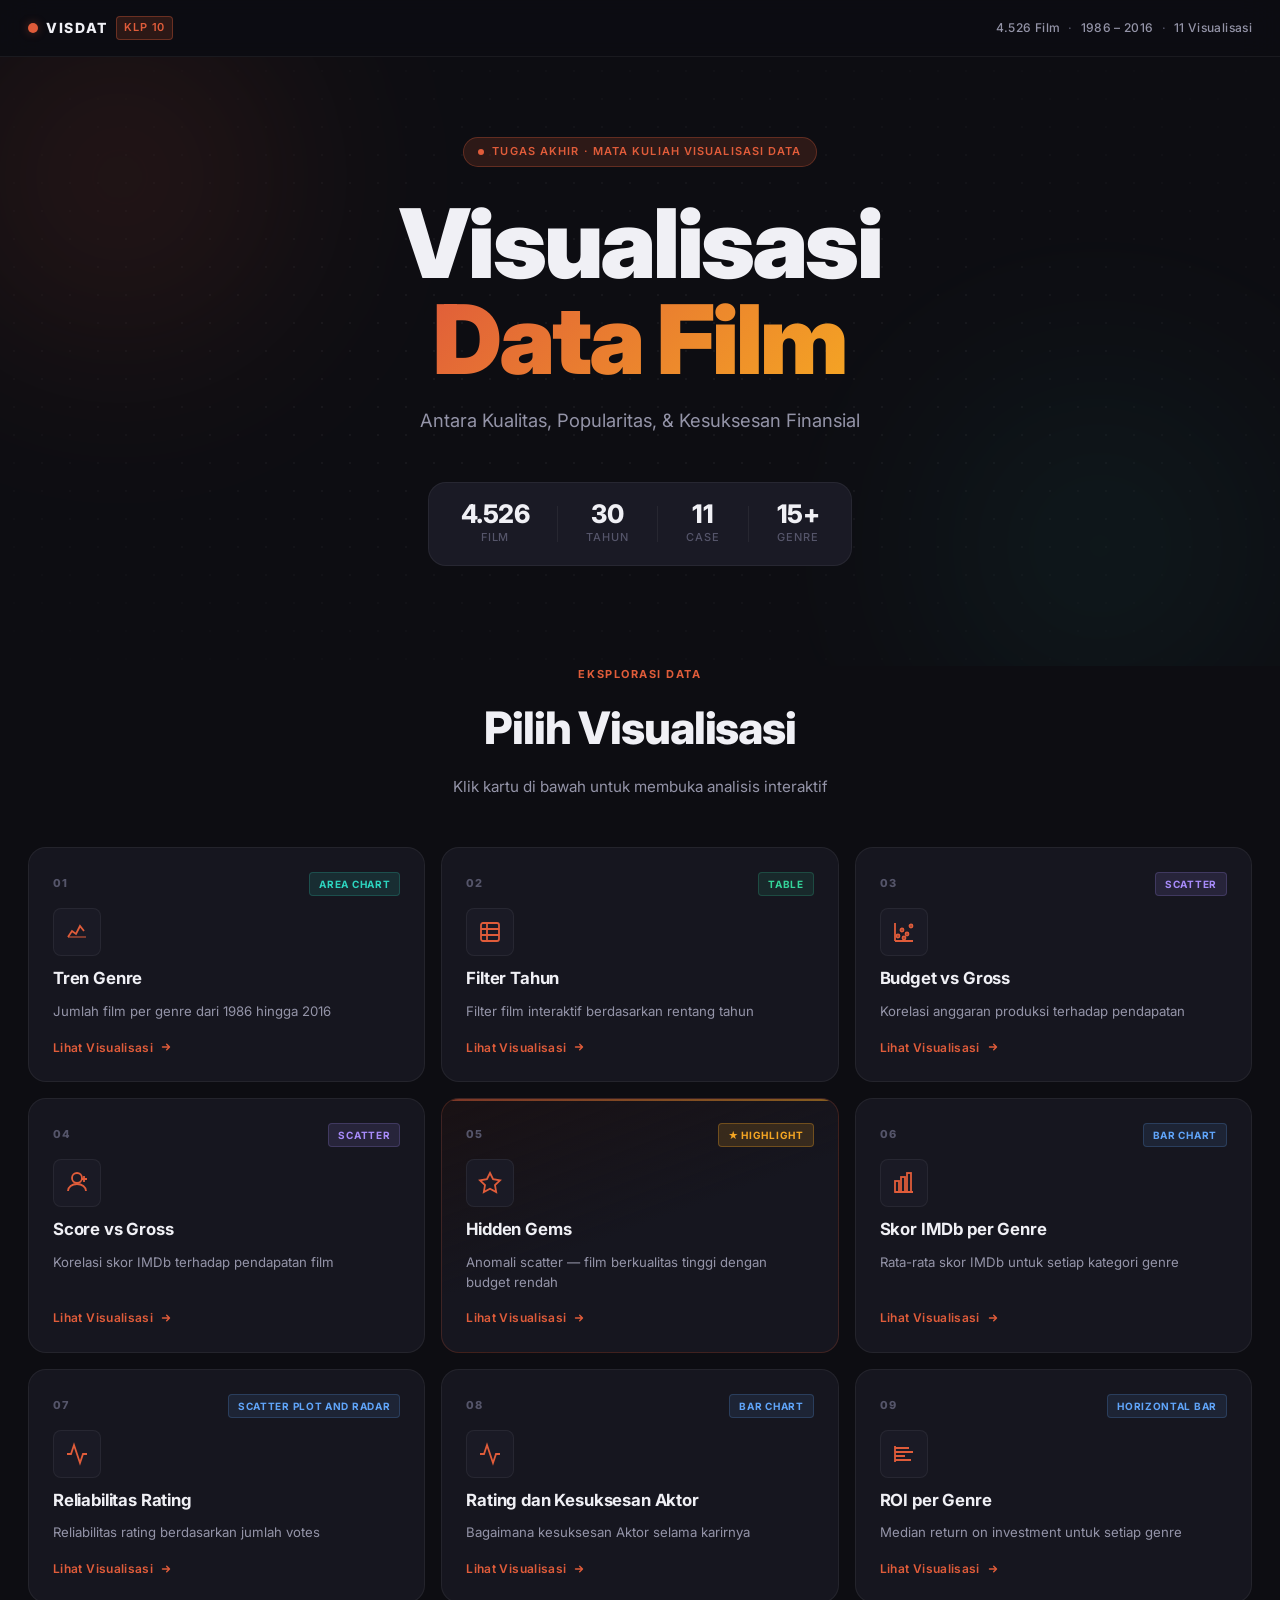
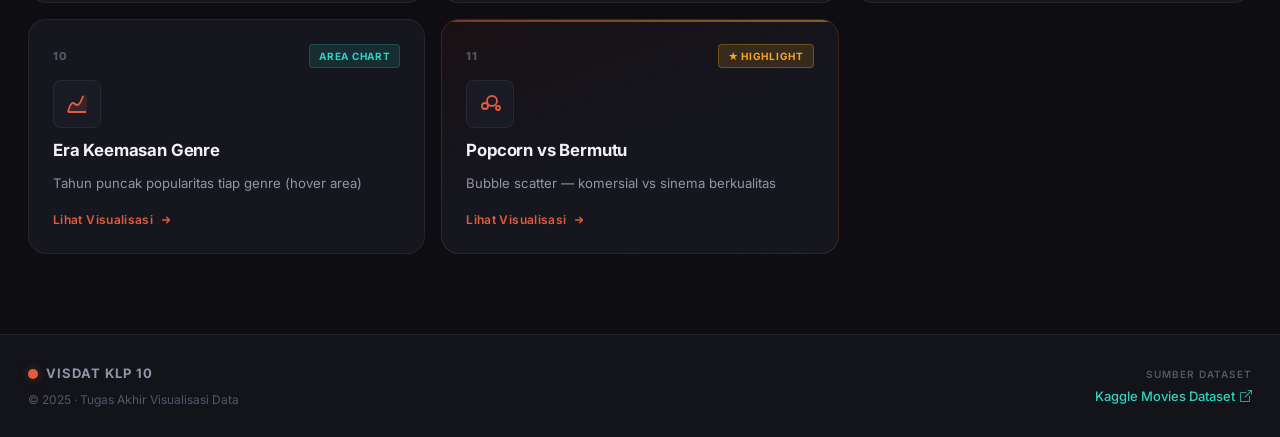
==== index.html @ bf1593b2 "Add case 8" ====
<!DOCTYPE html>
<html lang="id">

<head>
    <meta charset="UTF-8">
    <meta name="viewport" content="width=device-width, initial-scale=1.0">
    <title>Visualisasi Data Film | Kelompok 10</title>
    <meta name="description"
        content="Dashboard visualisasi data 6.820 film (1986–2016) — analisis kualitas, popularitas, dan kesuksesan finansial dari Kaggle Movies Dataset.">
    <link rel="preconnect" href="https://fonts.googleapis.com">
    <link rel="preconnect" href="https://fonts.gstatic.com" crossorigin>
    <link href="https://fonts.googleapis.com/css2?family=Inter:wght@300;400;500;600;700;800;900&display=swap"
        rel="stylesheet">
    <link rel="stylesheet" href="css/style.css">
    <script src="https://d3js.org/d3.v7.min.js"></script>
</head>

<body>

    <!-- Top bar -->
    <div class="topbar">
        <div class="topbar-inner">
            <div class="topbar-brand">
                <span class="brand-dot"></span>
                <span class="brand-text">VISDAT</span>
                <span class="brand-sub">KLP 10</span>
            </div>
            <div class="topbar-meta">
                <span>4.526 Film</span>
                <span class="meta-divider">·</span>
                <span>1986 – 2016</span>
                <span class="meta-divider">·</span>
                <span>11 Visualisasi</span>
            </div>
        </div>
    </div>

    <!-- Hero Section -->
    <section class="hero">
        <div class="hero-bg-grid"></div>
        <div class="hero-glow hero-glow-left"></div>
        <div class="hero-glow hero-glow-right"></div>
        <div class="hero-inner">
            <div class="hero-badge">
                <span class="badge-pulse"></span>
                Tugas Akhir · Mata Kuliah Visualisasi Data
            </div>
            <h1 class="hero-title">
                Visualisasi<br>
                <em>Data Film</em>
            </h1>
            <p class="hero-subtitle">
                Antara Kualitas, Popularitas, &amp; Kesuksesan Finansial
            </p>
            <div class="hero-stats">
                <div class="hstat">
                    <span class="hstat-num">4.526</span>
                    <span class="hstat-label">Film</span>
                </div>
                <div class="hstat-sep"></div>
                <div class="hstat">
                    <span class="hstat-num">30</span>
                    <span class="hstat-label">Tahun</span>
                </div>
                <div class="hstat-sep"></div>
                <div class="hstat">
                    <span class="hstat-num">11</span>
                    <span class="hstat-label">Case</span>
                </div>
                <div class="hstat-sep"></div>
                <div class="hstat">
                    <span class="hstat-num">15+</span>
                    <span class="hstat-label">Genre</span>
                </div>
            </div>
        </div>
    </section>

    <!-- Cases Section -->
    <main class="cases-section">
        <div class="cases-inner">

            <div class="section-header">
                <div class="section-label">EKSPLORASI DATA</div>
                <h2 class="section-title">Pilih Visualisasi</h2>
                <p class="section-desc">Klik kartu di bawah untuk membuka analisis interaktif</p>
            </div>

            <div class="cases-grid" id="cases-grid">

                <!-- Case 1 -->
                <a href="cases/case1.html" class="case-card" id="card-case1" data-case="01">
                    <div class="card-accent"></div>
                    <div class="card-inner">
                        <div class="card-top">
                            <span class="card-num">01</span>
                            <span class="card-tag tag-area">Area Chart</span>
                        </div>
                        <div class="card-icon">
                            <svg viewBox="0 0 24 24" fill="none" stroke="currentColor" stroke-width="1.8">
                                <path d="M3 17l4-6 4 3 4-8 4 5" />
                                <path d="M3 17h18" stroke-width="1" />
                            </svg>
                        </div>
                        <h3 class="card-title">Tren Genre</h3>
                        <p class="card-desc">Jumlah film per genre dari 1986 hingga 2016</p>
                        <div class="card-cta">
                            Lihat Visualisasi
                            <svg viewBox="0 0 20 20" fill="currentColor" width="14" height="14">
                                <path fill-rule="evenodd"
                                    d="M10.293 5.293a1 1 0 011.414 0l4 4a1 1 0 010 1.414l-4 4a1 1 0 01-1.414-1.414L12.586 11H5a1 1 0 010-2h7.586l-2.293-2.293a1 1 0 010-1.414z" />
                            </svg>
                        </div>
                    </div>
                </a>

                <!-- Case 2 -->
                <a href="cases/case2.html" class="case-card" id="card-case2" data-case="02">
                    <div class="card-accent"></div>
                    <div class="card-inner">
                        <div class="card-top">
                            <span class="card-num">02</span>
                            <span class="card-tag tag-table">Table</span>
                        </div>
                        <div class="card-icon">
                            <svg viewBox="0 0 24 24" fill="none" stroke="currentColor" stroke-width="1.8">
                                <rect x="3" y="3" width="18" height="18" rx="2" />
                                <line x1="3" y1="9" x2="21" y2="9" />
                                <line x1="3" y1="15" x2="21" y2="15" />
                                <line x1="9" y1="3" x2="9" y2="21" />
                            </svg>
                        </div>
                        <h3 class="card-title">Filter Tahun</h3>
                        <p class="card-desc">Filter film interaktif berdasarkan rentang tahun</p>
                        <div class="card-cta">
                            Lihat Visualisasi
                            <svg viewBox="0 0 20 20" fill="currentColor" width="14" height="14">
                                <path fill-rule="evenodd"
                                    d="M10.293 5.293a1 1 0 011.414 0l4 4a1 1 0 010 1.414l-4 4a1 1 0 01-1.414-1.414L12.586 11H5a1 1 0 010-2h7.586l-2.293-2.293a1 1 0 010-1.414z" />
                            </svg>
                        </div>
                    </div>
                </a>

                <!-- Case 3 -->
                <a href="cases/case3.html" class="case-card" id="card-case3" data-case="03">
                    <div class="card-accent"></div>
                    <div class="card-inner">
                        <div class="card-top">
                            <span class="card-num">03</span>
                            <span class="card-tag tag-scatter">Scatter</span>
                        </div>
                        <div class="card-icon">
                            <svg viewBox="0 0 24 24" fill="none" stroke="currentColor" stroke-width="1.8">
                                <circle cx="6" cy="16" r="1.5" />
                                <circle cx="10" cy="10" r="1.5" />
                                <circle cx="15" cy="14" r="1.5" />
                                <circle cx="19" cy="6" r="1.5" />
                                <circle cx="12" cy="18" r="1.5" />
                                <line x1="3" y1="21" x2="21" y2="21" />
                                <line x1="3" y1="3" x2="3" y2="21" />
                            </svg>
                        </div>
                        <h3 class="card-title">Budget vs Gross</h3>
                        <p class="card-desc">Korelasi anggaran produksi terhadap pendapatan</p>
                        <div class="card-cta">
                            Lihat Visualisasi
                            <svg viewBox="0 0 20 20" fill="currentColor" width="14" height="14">
                                <path fill-rule="evenodd"
                                    d="M10.293 5.293a1 1 0 011.414 0l4 4a1 1 0 010 1.414l-4 4a1 1 0 01-1.414-1.414L12.586 11H5a1 1 0 010-2h7.586l-2.293-2.293a1 1 0 010-1.414z" />
                            </svg>
                        </div>
                    </div>
                </a>

                <!-- Case 4 -->
                <a href="cases/case4.html" class="case-card" id="card-case4" data-case="04">
                    <div class="card-accent"></div>
                    <div class="card-inner">
                        <div class="card-top">
                            <span class="card-num">04</span>
                            <span class="card-tag tag-scatter">Scatter</span>
                        </div>
                        <div class="card-icon">
                            <svg viewBox="0 0 24 24" fill="none" stroke="currentColor" stroke-width="1.8">
                                <path d="M12 2a5 5 0 100 10A5 5 0 0012 2z" />
                                <path d="M3 20c0-4 4-7 9-7s9 3 9 7" />
                                <line x1="16" y1="8" x2="22" y2="8" />
                                <line x1="19" y1="5" x2="19" y2="11" />
                            </svg>
                        </div>
                        <h3 class="card-title">Score vs Gross</h3>
                        <p class="card-desc">Korelasi skor IMDb terhadap pendapatan film</p>
                        <div class="card-cta">
                            Lihat Visualisasi
                            <svg viewBox="0 0 20 20" fill="currentColor" width="14" height="14">
                                <path fill-rule="evenodd"
                                    d="M10.293 5.293a1 1 0 011.414 0l4 4a1 1 0 010 1.414l-4 4a1 1 0 01-1.414-1.414L12.586 11H5a1 1 0 010-2h7.586l-2.293-2.293a1 1 0 010-1.414z" />
                            </svg>
                        </div>
                    </div>
                </a>

                <!-- Case 5 -->
                <a href="cases/case5.html" class="case-card card-featured" id="card-case5" data-case="05">
                    <div class="card-accent"></div>
                    <div class="card-inner">
                        <div class="card-top">
                            <span class="card-num">05</span>
                            <span class="card-tag tag-featured">★ Highlight</span>
                        </div>
                        <div class="card-icon">
                            <svg viewBox="0 0 24 24" fill="none" stroke="currentColor" stroke-width="1.8">
                                <polygon
                                    points="12 2 15.09 8.26 22 9.27 17 14.14 18.18 21.02 12 17.77 5.82 21.02 7 14.14 2 9.27 8.91 8.26 12 2" />
                            </svg>
                        </div>
                        <h3 class="card-title">Hidden Gems</h3>
                        <p class="card-desc">Anomali scatter — film berkualitas tinggi dengan budget rendah</p>
                        <div class="card-cta">
                            Lihat Visualisasi
                            <svg viewBox="0 0 20 20" fill="currentColor" width="14" height="14">
                                <path fill-rule="evenodd"
                                    d="M10.293 5.293a1 1 0 011.414 0l4 4a1 1 0 010 1.414l-4 4a1 1 0 01-1.414-1.414L12.586 11H5a1 1 0 010-2h7.586l-2.293-2.293a1 1 0 010-1.414z" />
                            </svg>
                        </div>
                    </div>
                </a>

                <!-- Case 6 -->
                <a href="cases/case6.html" class="case-card" id="card-case6" data-case="06">
                    <div class="card-accent"></div>
                    <div class="card-inner">
                        <div class="card-top">
                            <span class="card-num">06</span>
                            <span class="card-tag tag-bar">Bar Chart</span>
                        </div>
                        <div class="card-icon">
                            <svg viewBox="0 0 24 24" fill="none" stroke="currentColor" stroke-width="1.8">
                                <rect x="3" y="10" width="4" height="11" />
                                <rect x="9" y="6" width="4" height="15" />
                                <rect x="15" y="2" width="4" height="19" />
                                <line x1="3" y1="21" x2="21" y2="21" />
                            </svg>
                        </div>
                        <h3 class="card-title">Skor IMDb per Genre</h3>
                        <p class="card-desc">Rata-rata skor IMDb untuk setiap kategori genre</p>
                        <div class="card-cta">
                            Lihat Visualisasi
                            <svg viewBox="0 0 20 20" fill="currentColor" width="14" height="14">
                                <path fill-rule="evenodd"
                                    d="M10.293 5.293a1 1 0 011.414 0l4 4a1 1 0 010 1.414l-4 4a1 1 0 01-1.414-1.414L12.586 11H5a1 1 0 010-2h7.586l-2.293-2.293a1 1 0 010-1.414z" />
                            </svg>
                        </div>
                    </div>
                </a>

                <!-- Case 7 -->
                <a href="cases/case7.html" class="case-card" id="card-case7" data-case="07">
                    <div class="card-accent"></div>
                    <div class="card-inner">
                        <div class="card-top">
                            <span class="card-num">07</span>
                            <span class="card-tag tag-bar">Scatter Plot and Radar</span>
                        </div>
                        <div class="card-icon">
                            <svg viewBox="0 0 24 24" fill="none" stroke="currentColor" stroke-width="1.8">
                                <path d="M22 12h-4l-3 9L9 3l-3 9H2" />
                            </svg>
                        </div>
                        <h3 class="card-title">Reliabilitas Rating</h3>
                        <p class="card-desc">Reliabilitas rating berdasarkan jumlah votes</p>
                        <div class="card-cta">
                            Lihat Visualisasi
                            <svg viewBox="0 0 20 20" fill="currentColor" width="14" height="14">
                                <path fill-rule="evenodd"
                                    d="M10.293 5.293a1 1 0 011.414 0l4 4a1 1 0 010 1.414l-4 4a1 1 0 01-1.414-1.414L12.586 11H5a1 1 0 010-2h7.586l-2.293-2.293a1 1 0 010-1.414z" />
                            </svg>
                        </div>
                    </div>
                </a>
                <!-- Case 7 -->
                <a href="cases/case8.html" class="case-card" id="card-case7" data-case="07">
                    <div class="card-accent"></div>
                    <div class="card-inner">
                        <div class="card-top">
                            <span class="card-num">08</span>
                            <span class="card-tag tag-bar">Bar Chart</span>
                        </div>
                        <div class="card-icon">
                            <svg viewBox="0 0 24 24" fill="none" stroke="currentColor" stroke-width="1.8">
                                <path d="M22 12h-4l-3 9L9 3l-3 9H2" />
                            </svg>
                        </div>
                        <h3 class="card-title">Rating dan Kesuksesan Aktor</h3>
                        <p class="card-desc">Bagaimana kesuksesan Aktor selama karirnya</p>
                        <div class="card-cta">
                            Lihat Visualisasi
                            <svg viewBox="0 0 20 20" fill="currentColor" width="14" height="14">
                                <path fill-rule="evenodd"
                                    d="M10.293 5.293a1 1 0 011.414 0l4 4a1 1 0 010 1.414l-4 4a1 1 0 01-1.414-1.414L12.586 11H5a1 1 0 010-2h7.586l-2.293-2.293a1 1 0 010-1.414z" />
                            </svg>
                        </div>
                    </div>
                </a>

                <!-- Case 9 -->
                <a href="cases/case9.html" class="case-card" id="card-case9" data-case="09">
                    <div class="card-accent"></div>
                    <div class="card-inner">
                        <div class="card-top">
                            <span class="card-num">09</span>
                            <span class="card-tag tag-bar">Horizontal Bar</span>
                        </div>
                        <div class="card-icon">
                            <svg viewBox="0 0 24 24" fill="none" stroke="currentColor" stroke-width="1.8">
                                <line x1="3" y1="6" x2="17" y2="6" />
                                <line x1="3" y1="10" x2="21" y2="10" />
                                <line x1="3" y1="14" x2="13" y2="14" />
                                <line x1="3" y1="18" x2="19" y2="18" />
                                <line x1="3" y1="4" x2="3" y2="20" />
                            </svg>
                        </div>
                        <h3 class="card-title">ROI per Genre</h3>
                        <p class="card-desc">Median return on investment untuk setiap genre</p>
                        <div class="card-cta">
                            Lihat Visualisasi
                            <svg viewBox="0 0 20 20" fill="currentColor" width="14" height="14">
                                <path fill-rule="evenodd"
                                    d="M10.293 5.293a1 1 0 011.414 0l4 4a1 1 0 010 1.414l-4 4a1 1 0 01-1.414-1.414L12.586 11H5a1 1 0 010-2h7.586l-2.293-2.293a1 1 0 010-1.414z" />
                            </svg>
                        </div>
                    </div>
                </a>

                <!-- Case 10 -->
                <a href="cases/case10.html" class="case-card" id="card-case10" data-case="10">
                    <div class="card-accent"></div>
                    <div class="card-inner">
                        <div class="card-top">
                            <span class="card-num">10</span>
                            <span class="card-tag tag-area">Area Chart</span>
                        </div>
                        <div class="card-icon">
                            <svg viewBox="0 0 24 24" fill="none" stroke="currentColor" stroke-width="1.8">
                                <path d="M3 20 Q6 8 10 12 Q14 16 18 4 L21 4 L21 20 Z" fill="currentColor"
                                    opacity="0.15" />
                                <path d="M3 20 Q6 8 10 12 Q14 16 18 4" />
                                <line x1="3" y1="20" x2="21" y2="20" />
                            </svg>
                        </div>
                        <h3 class="card-title">Era Keemasan Genre</h3>
                        <p class="card-desc">Tahun puncak popularitas tiap genre (hover area)</p>
                        <div class="card-cta">
                            Lihat Visualisasi
                            <svg viewBox="0 0 20 20" fill="currentColor" width="14" height="14">
                                <path fill-rule="evenodd"
                                    d="M10.293 5.293a1 1 0 011.414 0l4 4a1 1 0 010 1.414l-4 4a1 1 0 01-1.414-1.414L12.586 11H5a1 1 0 010-2h7.586l-2.293-2.293a1 1 0 010-1.414z" />
                            </svg>
                        </div>
                    </div>
                </a>

                <!-- Case 11 -->
                <a href="cases/case11.html" class="case-card card-featured" id="card-case11" data-case="11">
                    <div class="card-accent"></div>
                    <div class="card-inner">
                        <div class="card-top">
                            <span class="card-num">11</span>
                            <span class="card-tag tag-featured">★ Highlight</span>
                        </div>
                        <div class="card-icon">
                            <svg viewBox="0 0 24 24" fill="none" stroke="currentColor" stroke-width="1.8">
                                <circle cx="7" cy="14" r="3" />
                                <circle cx="14" cy="9" r="5" />
                                <circle cx="20" cy="16" r="2" />
                            </svg>
                        </div>
                        <h3 class="card-title">Popcorn vs Bermutu</h3>
                        <p class="card-desc">Bubble scatter — komersial vs sinema berkualitas</p>
                        <div class="card-cta">
                            Lihat Visualisasi
                            <svg viewBox="0 0 20 20" fill="currentColor" width="14" height="14">
                                <path fill-rule="evenodd"
                                    d="M10.293 5.293a1 1 0 011.414 0l4 4a1 1 0 010 1.414l-4 4a1 1 0 01-1.414-1.414L12.586 11H5a1 1 0 010-2h7.586l-2.293-2.293a1 1 0 010-1.414z" />
                            </svg>
                        </div>
                    </div>
                </a>

            </div>
        </div>
    </main>

    <!-- Footer -->
    <footer class="site-footer">
        <div class="footer-inner">
            <div class="footer-left">
                <div class="footer-brand">
                    <span class="brand-dot"></span>
                    <span>VISDAT KLP 10</span>
                </div>
                <p class="footer-copy">© 2025 · Tugas Akhir Visualisasi Data</p>
            </div>
            <div class="footer-right">
                <p class="footer-source">Sumber Dataset</p>
                <a href="https://www.kaggle.com/datasets/danielgrijalvas/movies" target="_blank" rel="noopener"
                    class="footer-link">
                    Kaggle Movies Dataset
                    <svg viewBox="0 0 16 16" fill="currentColor" width="12" height="12">
                        <path
                            d="M8.636 3.5a.5.5 0 0 0-.5-.5H1.5A1.5 1.5 0 0 0 0 4.5v10A1.5 1.5 0 0 0 1.5 16h10a1.5 1.5 0 0 0 1.5-1.5V7.864a.5.5 0 0 0-1 0V14.5a.5.5 0 0 1-.5.5h-10a.5.5 0 0 1-.5-.5v-10a.5.5 0 0 1 .5-.5h6.636a.5.5 0 0 0 .5-.5z" />
                        <path
                            d="M16 .5a.5.5 0 0 0-.5-.5h-5a.5.5 0 0 0 0 1h3.793L6.146 9.146a.5.5 0 1 0 .708.708L15 1.707V5.5a.5.5 0 0 0 1 0v-5z" />
                    </svg>
                </a>
            </div>
        </div>
    </footer>

    <script src="js/main.js"></script>
    <script>
        // Staggered card entrance animation
        document.addEventListener('DOMContentLoaded', () => {
            const cards = document.querySelectorAll('.case-card');
            const observer = new IntersectionObserver((entries) => {
                entries.forEach((entry, i) => {
                    if (entry.isIntersecting) {
                        setTimeout(() => {
                            entry.target.classList.add('card-visible');
                        }, 60 * Array.from(cards).indexOf(entry.target));
                        observer.unobserve(entry.target);
                    }
                });
            }, { threshold: 0.1 });
            cards.forEach(card => observer.observe(card));
        });
    </script>
</body>

</html>
---- css/style.css ----
/* ============================================================
   VISDAT KLP 10 — Design System
   Inspired by Fotmob / StatMuse
   ============================================================ */

/* --- Tokens --- */
:root {
    --bg-base: #0d0d12;
    --bg-surface: #13131a;
    --bg-elevated: #1a1a25;
    --bg-card: #16161f;
    --bg-card-hover: #1e1e2c;

    --accent: #e05c3a;
    /* Burnt orange — primary accent */
    --accent-dim: rgba(224, 92, 58, 0.15);
    --accent-glow: rgba(224, 92, 58, 0.35);

    --teal: #2dd4bf;
    /* Secondary accent */
    --teal-dim: rgba(45, 212, 191, 0.12);

    --gold: #f5a623;
    --gold-dim: rgba(245, 166, 35, 0.15);

    --text-primary: #f0f0f5;
    --text-secondary: #9494a8;
    --text-muted: #55556a;

    --border: rgba(255, 255, 255, 0.06);
    --border-hover: rgba(255, 255, 255, 0.14);

    --radius-sm: 8px;
    --radius-md: 12px;
    --radius-lg: 18px;
    --radius-xl: 24px;

    --font: 'Inter', -apple-system, BlinkMacSystemFont, sans-serif;

    --ease-out: cubic-bezier(0.16, 1, 0.3, 1);
    --ease-in-out: cubic-bezier(0.4, 0, 0.2, 1);
}

/* --- Reset --- */
*,
*::before,
*::after {
    margin: 0;
    padding: 0;
    box-sizing: border-box;
}

html {
    scroll-behavior: smooth;
}

body {
    font-family: var(--font);
    background-color: var(--bg-base);
    color: var(--text-primary);
    line-height: 1.6;
    -webkit-font-smoothing: antialiased;
    -moz-osx-font-smoothing: grayscale;
    overflow-x: hidden;
}

/* ============================================================
   TOP BAR
   ============================================================ */

.topbar {
    position: sticky;
    top: 0;
    z-index: 100;
    background: rgba(13, 13, 18, 0.85);
    backdrop-filter: blur(20px) saturate(180%);
    -webkit-backdrop-filter: blur(20px) saturate(180%);
    border-bottom: 1px solid var(--border);
}

.topbar-inner {
    max-width: 1320px;
    margin: 0 auto;
    padding: 0 28px;
    height: 56px;
    display: flex;
    align-items: center;
    justify-content: space-between;
}

.topbar-brand {
    display: flex;
    align-items: center;
    gap: 8px;
}

.brand-dot {
    width: 10px;
    height: 10px;
    border-radius: 50%;
    background: var(--accent);
    box-shadow: 0 0 10px var(--accent-glow);
    flex-shrink: 0;
}

.brand-text {
    font-size: 14px;
    font-weight: 800;
    letter-spacing: 0.12em;
    color: var(--text-primary);
}

.brand-sub {
    font-size: 11px;
    font-weight: 600;
    letter-spacing: 0.08em;
    color: var(--accent);
    background: var(--accent-dim);
    border: 1px solid var(--accent-glow);
    padding: 2px 7px;
    border-radius: 4px;
}

.topbar-meta {
    display: flex;
    align-items: center;
    gap: 8px;
    font-size: 12px;
    font-weight: 500;
    color: var(--text-secondary);
    letter-spacing: 0.03em;
}

.meta-divider {
    color: var(--text-muted);
}

/* ============================================================
   HERO
   ============================================================ */

.hero {
    position: relative;
    min-height: 520px;
    display: flex;
    align-items: center;
    justify-content: center;
    overflow: hidden;
    padding: 80px 28px 100px;
}

/* Subtle dot-grid background */
.hero-bg-grid {
    position: absolute;
    inset: 0;
    background-image:
        radial-gradient(circle, rgba(255, 255, 255, 0.045) 1px, transparent 1px);
    background-size: 28px 28px;
    mask-image: radial-gradient(ellipse 80% 70% at 50% 50%, black 30%, transparent 100%);
    pointer-events: none;
}

/* Ambient glows */
.hero-glow {
    position: absolute;
    width: 480px;
    height: 480px;
    border-radius: 50%;
    filter: blur(100px);
    pointer-events: none;
    opacity: 0.4;
}

.hero-glow-left {
    background: radial-gradient(circle, rgba(224, 92, 58, 0.45) 0%, transparent 70%);
    top: -120px;
    left: -120px;
}

.hero-glow-right {
    background: radial-gradient(circle, rgba(45, 212, 191, 0.25) 0%, transparent 70%);
    bottom: -120px;
    right: -60px;
}

.hero-inner {
    position: relative;
    z-index: 1;
    text-align: center;
    max-width: 700px;
}

/* Badge */
.hero-badge {
    display: inline-flex;
    align-items: center;
    gap: 8px;
    font-size: 11px;
    font-weight: 600;
    letter-spacing: 0.1em;
    text-transform: uppercase;
    color: var(--accent);
    background: var(--accent-dim);
    border: 1px solid rgba(224, 92, 58, 0.3);
    padding: 5px 14px;
    border-radius: 100px;
    margin-bottom: 28px;
}

.badge-pulse {
    width: 6px;
    height: 6px;
    border-radius: 50%;
    background: var(--accent);
    animation: pulse 2s ease-in-out infinite;
}

@keyframes pulse {

    0%,
    100% {
        opacity: 1;
        transform: scale(1);
    }

    50% {
        opacity: 0.4;
        transform: scale(0.7);
    }
}

/* Title */
.hero-title {
    font-size: clamp(3rem, 8vw, 6rem);
    font-weight: 900;
    line-height: 1.0;
    letter-spacing: -0.03em;
    color: var(--text-primary);
    margin-bottom: 20px;
}

.hero-title em {
    font-style: normal;
    background: linear-gradient(135deg, var(--accent) 0%, #f5a623 100%);
    -webkit-background-clip: text;
    -webkit-text-fill-color: transparent;
    background-clip: text;
}

.hero-subtitle {
    font-size: clamp(0.95rem, 2vw, 1.15rem);
    font-weight: 400;
    color: var(--text-secondary);
    margin-bottom: 48px;
    line-height: 1.5;
}

/* Hero Stats Row */
.hero-stats {
    display: flex;
    align-items: center;
    justify-content: center;
    gap: 0;
    background: var(--bg-elevated);
    border: 1px solid var(--border);
    border-radius: var(--radius-lg);
    padding: 4px;
    width: fit-content;
    margin: 0 auto;
    overflow: hidden;
}

.hstat {
    display: flex;
    flex-direction: column;
    align-items: center;
    padding: 14px 28px;
    gap: 2px;
    min-width: 90px;
}

.hstat-num {
    font-size: 1.6rem;
    font-weight: 800;
    letter-spacing: -0.02em;
    color: var(--text-primary);
    line-height: 1;
}

.hstat-label {
    font-size: 11px;
    font-weight: 500;
    letter-spacing: 0.08em;
    text-transform: uppercase;
    color: var(--text-muted);
}

.hstat-sep {
    width: 1px;
    height: 36px;
    background: var(--border);
    flex-shrink: 0;
}

/* ============================================================
   CASES SECTION
   ============================================================ */

.cases-section {
    padding: 0 28px 80px;
}

.cases-inner {
    max-width: 1320px;
    margin: 0 auto;
}

/* Section Header */
.section-header {
    text-align: center;
    margin-bottom: 48px;
}

.section-label {
    font-size: 11px;
    font-weight: 700;
    letter-spacing: 0.14em;
    text-transform: uppercase;
    color: var(--accent);
    margin-bottom: 10px;
}

.section-title {
    font-size: clamp(1.8rem, 4vw, 2.8rem);
    font-weight: 800;
    letter-spacing: -0.025em;
    color: var(--text-primary);
    margin-bottom: 10px;
}

.section-desc {
    font-size: 0.95rem;
    color: var(--text-secondary);
}

/* Grid */
.cases-grid {
    display: grid;
    grid-template-columns: repeat(auto-fill, minmax(300px, 1fr));
    gap: 16px;
}

/* ============================================================
   CASE CARD
   ============================================================ */

.case-card {
    position: relative;
    display: block;
    text-decoration: none;
    border-radius: var(--radius-lg);
    background: var(--bg-card);
    border: 1px solid var(--border);
    overflow: hidden;
    transition:
        transform 0.35s var(--ease-out),
        border-color 0.25s ease,
        box-shadow 0.35s var(--ease-out);
    /* Entrance animation start state */
    opacity: 0;
    transform: translateY(20px);
}

/* Entrance animation end state (triggered by JS) */
.case-card.card-visible {
    opacity: 1;
    transform: translateY(0);
    transition:
        opacity 0.5s var(--ease-out),
        transform 0.5s var(--ease-out),
        border-color 0.25s ease,
        box-shadow 0.35s var(--ease-out);
}

.case-card:hover {
    transform: translateY(-5px);
    border-color: var(--border-hover);
    box-shadow:
        0 20px 60px rgba(0, 0, 0, 0.5),
        0 0 0 1px var(--border-hover);
}

/* Accent stripe at top */
.card-accent {
    position: absolute;
    top: 0;
    left: 0;
    right: 0;
    height: 2px;
    background: linear-gradient(90deg, var(--accent) 0%, #f5a623 100%);
    opacity: 0;
    transition: opacity 0.3s ease;
}

.case-card:hover .card-accent {
    opacity: 1;
}

/* Featured card variant */
.case-card.card-featured {
    border-color: rgba(224, 92, 58, 0.2);
    background: linear-gradient(160deg, rgba(224, 92, 58, 0.06) 0%, var(--bg-card) 50%);
}

.case-card.card-featured .card-accent {
    opacity: 0.5;
}

.case-card.card-featured:hover .card-accent {
    opacity: 1;
}

.card-inner {
    padding: 24px;
    display: flex;
    flex-direction: column;
    gap: 12px;
    height: 100%;
}

/* Card top row */
.card-top {
    display: flex;
    align-items: center;
    justify-content: space-between;
}

.card-num {
    font-size: 11px;
    font-weight: 800;
    letter-spacing: 0.1em;
    color: var(--text-muted);
}

/* Tags */
.card-tag {
    font-size: 10px;
    font-weight: 700;
    letter-spacing: 0.07em;
    text-transform: uppercase;
    padding: 3px 9px;
    border-radius: 4px;
}

.tag-area {
    color: var(--teal);
    background: var(--teal-dim);
    border: 1px solid rgba(45, 212, 191, 0.2);
}

.tag-scatter {
    color: #a78bfa;
    background: rgba(167, 139, 250, 0.12);
    border: 1px solid rgba(167, 139, 250, 0.2);
}

.tag-bar {
    color: #60a5fa;
    background: rgba(96, 165, 250, 0.1);
    border: 1px solid rgba(96, 165, 250, 0.2);
}

.tag-table {
    color: #34d399;
    background: rgba(52, 211, 153, 0.1);
    border: 1px solid rgba(52, 211, 153, 0.2);
}

.tag-featured {
    color: var(--gold);
    background: var(--gold-dim);
    border: 1px solid rgba(245, 166, 35, 0.3);
}

/* Icon */
.card-icon {
    width: 48px;
    height: 48px;
    border-radius: var(--radius-sm);
    background: var(--bg-elevated);
    border: 1px solid var(--border);
    display: flex;
    align-items: center;
    justify-content: center;
    color: var(--accent);
    transition: background 0.25s ease, transform 0.3s var(--ease-out);
}

.card-icon svg {
    width: 24px;
    height: 24px;
}

.case-card:hover .card-icon {
    background: var(--accent-dim);
    transform: scale(1.08);
}

/* Title & Desc */
.card-title {
    font-size: 1.05rem;
    font-weight: 700;
    letter-spacing: -0.01em;
    color: var(--text-primary);
    line-height: 1.3;
}

.card-desc {
    font-size: 0.825rem;
    color: var(--text-secondary);
    line-height: 1.5;
    flex: 1;
}

/* CTA link */
.card-cta {
    display: flex;
    align-items: center;
    gap: 6px;
    font-size: 12px;
    font-weight: 600;
    letter-spacing: 0.03em;
    color: var(--accent);
    margin-top: 4px;
    transition: gap 0.2s ease;
}

.case-card:hover .card-cta {
    gap: 10px;
}

/* ============================================================
   FOOTER
   ============================================================ */

.site-footer {
    border-top: 1px solid var(--border);
    background: var(--bg-surface);
}

.footer-inner {
    max-width: 1320px;
    margin: 0 auto;
    padding: 28px 28px;
    display: flex;
    align-items: center;
    justify-content: space-between;
    gap: 24px;
}

.footer-left {
    display: flex;
    flex-direction: column;
    gap: 6px;
}

.footer-brand {
    display: flex;
    align-items: center;
    gap: 8px;
    font-size: 13px;
    font-weight: 700;
    letter-spacing: 0.08em;
    color: var(--text-secondary);
}

.footer-copy {
    font-size: 12px;
    color: var(--text-muted);
}

.footer-right {
    display: flex;
    flex-direction: column;
    align-items: flex-end;
    gap: 4px;
}

.footer-source {
    font-size: 10px;
    font-weight: 600;
    letter-spacing: 0.1em;
    text-transform: uppercase;
    color: var(--text-muted);
}

.footer-link {
    display: inline-flex;
    align-items: center;
    gap: 5px;
    font-size: 13px;
    font-weight: 500;
    color: var(--teal);
    text-decoration: none;
    transition: color 0.2s ease;
}

.footer-link:hover {
    color: var(--text-primary);
}

/* ============================================================
   CASE PAGE SHARED STYLES (used in case1.html ... case11.html)
   ============================================================ */

.case-container {
    max-width: 1300px;
    margin: 0 auto;
    padding: 28px;
}

.case-header {
    margin-bottom: 32px;
}

.back-button {
    display: inline-flex;
    align-items: center;
    gap: 8px;
    padding: 9px 18px;
    background: var(--bg-elevated);
    color: var(--text-secondary);
    text-decoration: none;
    border-radius: var(--radius-sm);
    border: 1px solid var(--border);
    font-size: 13px;
    font-weight: 500;
    margin-bottom: 24px;
    transition: border-color 0.2s, color 0.2s;
}

.back-button:hover {
    border-color: var(--border-hover);
    color: var(--text-primary);
}

.case-title {
    font-size: clamp(1.6rem, 4vw, 2.4rem);
    font-weight: 800;
    letter-spacing: -0.025em;
    margin-bottom: 10px;
    color: var(--text-primary);
}

.case-description {
    color: var(--text-secondary);
    font-size: 0.95rem;
    margin-bottom: 24px;
}

/* Chart Container */
.chart-container {
    background: var(--bg-card);
    border: 1px solid var(--border);
    border-radius: var(--radius-lg);
    padding: 24px;
    margin: 20px 0;
    overflow-x: auto;
}

.chart-title {
    font-size: 1rem;
    font-weight: 600;
    margin-bottom: 18px;
    color: var(--text-primary);
}

/* Tooltip */
.tooltip {
    position: absolute;
    background: rgba(10, 10, 16, 0.95);
    color: var(--text-primary);
    padding: 10px 14px;
    border-radius: var(--radius-sm);
    font-size: 12px;
    font-family: var(--font);
    pointer-events: none;
    z-index: 200;
    border: 1px solid var(--border-hover);
    box-shadow: 0 8px 32px rgba(0, 0, 0, 0.5);
    max-width: 240px;
    line-height: 1.5;
}

/* Filter Panel */
.filter-panel {
    background: var(--bg-card);
    border: 1px solid var(--border);
    border-radius: var(--radius-md);
    padding: 20px;
    margin-bottom: 20px;
    display: flex;
    flex-wrap: wrap;
    gap: 16px;
    align-items: flex-end;
}

.filter-group {
    display: flex;
    flex-direction: column;
    gap: 6px;
}

.filter-group label {
    font-size: 11px;
    font-weight: 600;
    letter-spacing: 0.07em;
    text-transform: uppercase;
    color: var(--text-muted);
}

.filter-group select,
.filter-group input {
    padding: 9px 12px;
    border-radius: var(--radius-sm);
    border: 1px solid var(--border);
    background: var(--bg-elevated);
    color: var(--text-primary);
    font-family: var(--font);
    font-size: 13px;
    cursor: pointer;
    transition: border-color 0.2s ease;
    outline: none;
}

.filter-group select:hover,
.filter-group input:hover,
.filter-group select:focus,
.filter-group input:focus {
    border-color: var(--accent);
}

/* Stats Cards */
.stats-grid {
    display: grid;
    grid-template-columns: repeat(auto-fit, minmax(180px, 1fr));
    gap: 12px;
    margin-bottom: 20px;
}

.stat-card {
    background: var(--bg-card);
    border: 1px solid var(--border);
    border-radius: var(--radius-md);
    padding: 16px 20px;
    text-align: center;
}

.stat-card h4 {
    font-size: 10px;
    font-weight: 700;
    letter-spacing: 0.1em;
    text-transform: uppercase;
    color: var(--text-muted);
    margin-bottom: 6px;
}

.stat-card .value {
    font-size: 1.6rem;
    font-weight: 800;
    letter-spacing: -0.02em;
    color: var(--accent);
}

/* Movie List / Table */
.movie-list {
    max-height: 420px;
    overflow-y: auto;
}

.movie-item {
    background: var(--bg-elevated);
    border: 1px solid var(--border);
    border-radius: var(--radius-sm);
    padding: 12px 16px;
    margin-bottom: 6px;
    display: flex;
    justify-content: space-between;
    align-items: center;
    transition: border-color 0.2s;
}

.movie-item:hover {
    border-color: var(--border-hover);
}

.movie-name {
    font-weight: 600;
    font-size: 0.9rem;
}

.movie-score {
    color: var(--gold);
    font-weight: 600;
    font-size: 0.875rem;
}

.movie-gross {
    color: var(--teal);
    font-weight: 600;
    font-size: 0.875rem;
}

/* Legend */
.legend {
    display: flex;
    flex-wrap: wrap;
    justify-content: center;
    gap: 14px;
    margin-top: 14px;
}

.legend-item {
    display: flex;
    align-items: center;
    gap: 6px;
    font-size: 11px;
    font-weight: 500;
    color: var(--text-secondary);
}

.legend-color {
    width: 14px;
    height: 14px;
    border-radius: 3px;
    flex-shrink: 0;
}

/* ============================================================
   RESPONSIVE
   ============================================================ */

@media (max-width: 768px) {
    .topbar-meta {
        display: none;
    }

    .hero {
        min-height: 420px;
        padding: 60px 20px 80px;
    }

    .hero-stats {
        flex-wrap: wrap;
        width: 100%;
    }

    .hstat {
        padding: 12px 20px;
        min-width: 70px;
    }

    .cases-section {
        padding: 0 16px 60px;
    }

    .cases-grid {
        grid-template-columns: 1fr;
        gap: 12px;
    }

    .footer-inner {
        flex-direction: column;
        align-items: flex-start;
        gap: 16px;
    }

    .footer-right {
        align-items: flex-start;
    }

    .case-container {
        padding: 16px;
    }

    .filter-panel {
        flex-direction: column;
        align-items: stretch;
    }
}

@media (max-width: 480px) {
    .hero-title {
        letter-spacing: -0.02em;
    }

    .hero-stats {
        border-radius: var(--radius-md);
    }

    .hstat-sep {
        width: 100%;
        height: 1px;
        margin: 0;
    }

    .hstat {
        flex-direction: row;
        gap: 10px;
        justify-content: center;
        width: 100%;
    }
}

/* ============================================================
   SCROLLBAR
   ============================================================ */

::-webkit-scrollbar {
    width: 6px;
    height: 6px;
}

::-webkit-scrollbar-track {
    background: var(--bg-base);
}

::-webkit-scrollbar-thumb {
    background: var(--bg-elevated);
    border-radius: 3px;
}

::-webkit-scrollbar-thumb:hover {
    background: var(--text-muted);
}

/* ============================================================
   SELECTION
   ============================================================ */

::selection {
    background: var(--accent-dim);
    color: var(--text-primary);
}

/* ============================================================
   VISDAT KLP 10 — Design System
   Inspired by Fotmob / StatMuse
   ============================================================ */

/* --- Tokens --- */
:root {
    --bg-base: #0d0d12;
    --bg-surface: #13131a;
    --bg-elevated: #1a1a25;
    --bg-card: #16161f;
    --bg-card-hover: #1e1e2c;

    --accent: #e05c3a;
    /* Burnt orange — primary accent */
    --accent-dim: rgba(224, 92, 58, 0.15);
    --accent-glow: rgba(224, 92, 58, 0.35);

    --teal: #2dd4bf;
    /* Secondary accent */
    --teal-dim: rgba(45, 212, 191, 0.12);

    --gold: #f5a623;
    --gold-dim: rgba(245, 166, 35, 0.15);

    --text-primary: #f0f0f5;
    --text-secondary: #9494a8;
    --text-muted: #55556a;

    --border: rgba(255, 255, 255, 0.06);
    --border-hover: rgba(255, 255, 255, 0.14);

    --radius-sm: 8px;
    --radius-md: 12px;
    --radius-lg: 18px;
    --radius-xl: 24px;

    --font: 'Inter', -apple-system, BlinkMacSystemFont, sans-serif;

    --ease-out: cubic-bezier(0.16, 1, 0.3, 1);
    --ease-in-out: cubic-bezier(0.4, 0, 0.2, 1);
}

/* --- Reset --- */
*,
*::before,
*::after {
    margin: 0;
    padding: 0;
    box-sizing: border-box;
}

html {
    scroll-behavior: smooth;
}

body {
    font-family: var(--font);
    background-color: var(--bg-base);
    color: var(--text-primary);
    line-height: 1.6;
    -webkit-font-smoothing: antialiased;
    -moz-osx-font-smoothing: grayscale;
    overflow-x: hidden;
}

/* ============================================================
   TOP BAR
   ============================================================ */

.topbar {
    position: sticky;
    top: 0;
    z-index: 100;
    background: rgba(13, 13, 18, 0.85);
    backdrop-filter: blur(20px) saturate(180%);
    -webkit-backdrop-filter: blur(20px) saturate(180%);
    border-bottom: 1px solid var(--border);
}

.topbar-inner {
    max-width: 1320px;
    margin: 0 auto;
    padding: 0 28px;
    height: 56px;
    display: flex;
    align-items: center;
    justify-content: space-between;
}

.topbar-brand {
    display: flex;
    align-items: center;
    gap: 8px;
}

.brand-dot {
    width: 10px;
    height: 10px;
    border-radius: 50%;
    background: var(--accent);
    box-shadow: 0 0 10px var(--accent-glow);
    flex-shrink: 0;
}

.brand-text {
    font-size: 14px;
    font-weight: 800;
    letter-spacing: 0.12em;
    color: var(--text-primary);
}

.brand-sub {
    font-size: 11px;
    font-weight: 600;
    letter-spacing: 0.08em;
    color: var(--accent);
    background: var(--accent-dim);
    border: 1px solid var(--accent-glow);
    padding: 2px 7px;
    border-radius: 4px;
}

.topbar-meta {
    display: flex;
    align-items: center;
    gap: 8px;
    font-size: 12px;
    font-weight: 500;
    color: var(--text-secondary);
    letter-spacing: 0.03em;
}

.meta-divider {
    color: var(--text-muted);
}

/* ============================================================
   HERO
   ============================================================ */

.hero {
    position: relative;
    min-height: 520px;
    display: flex;
    align-items: center;
    justify-content: center;
    overflow: hidden;
    padding: 80px 28px 100px;
}

/* Subtle dot-grid background */
.hero-bg-grid {
    position: absolute;
    inset: 0;
    background-image:
        radial-gradient(circle, rgba(255, 255, 255, 0.045) 1px, transparent 1px);
    background-size: 28px 28px;
    mask-image: radial-gradient(ellipse 80% 70% at 50% 50%, black 30%, transparent 100%);
    pointer-events: none;
}

/* Ambient glows */
.hero-glow {
    position: absolute;
    width: 480px;
    height: 480px;
    border-radius: 50%;
    filter: blur(100px);
    pointer-events: none;
    opacity: 0.4;
}

.hero-glow-left {
    background: radial-gradient(circle, rgba(224, 92, 58, 0.45) 0%, transparent 70%);
    top: -120px;
    left: -120px;
}

.hero-glow-right {
    background: radial-gradient(circle, rgba(45, 212, 191, 0.25) 0%, transparent 70%);
    bottom: -120px;
    right: -60px;
}

.hero-inner {
    position: relative;
    z-index: 1;
    text-align: center;
    max-width: 700px;
}

/* Badge */
.hero-badge {
    display: inline-flex;
    align-items: center;
    gap: 8px;
    font-size: 11px;
    font-weight: 600;
    letter-spacing: 0.1em;
    text-transform: uppercase;
    color: var(--accent);
    background: var(--accent-dim);
    border: 1px solid rgba(224, 92, 58, 0.3);
    padding: 5px 14px;
    border-radius: 100px;
    margin-bottom: 28px;
}

.badge-pulse {
    width: 6px;
    height: 6px;
    border-radius: 50%;
    background: var(--accent);
    animation: pulse 2s ease-in-out infinite;
}

@keyframes pulse {

    0%,
    100% {
        opacity: 1;
        transform: scale(1);
    }

    50% {
        opacity: 0.4;
        transform: scale(0.7);
    }
}

/* Title */
.hero-title {
    font-size: clamp(3rem, 8vw, 6rem);
    font-weight: 900;
    line-height: 1.0;
    letter-spacing: -0.03em;
    color: var(--text-primary);
    margin-bottom: 20px;
}

.hero-title em {
    font-style: normal;
    background: linear-gradient(135deg, var(--accent) 0%, #f5a623 100%);
    -webkit-background-clip: text;
    -webkit-text-fill-color: transparent;
    background-clip: text;
}

.hero-subtitle {
    font-size: clamp(0.95rem, 2vw, 1.15rem);
    font-weight: 400;
    color: var(--text-secondary);
    margin-bottom: 48px;
    line-height: 1.5;
}

/* Hero Stats Row */
.hero-stats {
    display: flex;
    align-items: center;
    justify-content: center;
    gap: 0;
    background: var(--bg-elevated);
    border: 1px solid var(--border);
    border-radius: var(--radius-lg);
    padding: 4px;
    width: fit-content;
    margin: 0 auto;
    overflow: hidden;
}

.hstat {
    display: flex;
    flex-direction: column;
    align-items: center;
    padding: 14px 28px;
    gap: 2px;
    min-width: 90px;
}

.hstat-num {
    font-size: 1.6rem;
    font-weight: 800;
    letter-spacing: -0.02em;
    color: var(--text-primary);
    line-height: 1;
}

.hstat-label {
    font-size: 11px;
    font-weight: 500;
    letter-spacing: 0.08em;
    text-transform: uppercase;
    color: var(--text-muted);
}

.hstat-sep {
    width: 1px;
    height: 36px;
    background: var(--border);
    flex-shrink: 0;
}

/* ============================================================
   CASES SECTION
   ============================================================ */

.cases-section {
    padding: 0 28px 80px;
}

.cases-inner {
    max-width: 1320px;
    margin: 0 auto;
}

/* Section Header */
.section-header {
    text-align: center;
    margin-bottom: 48px;
}

.section-label {
    font-size: 11px;
    font-weight: 700;
    letter-spacing: 0.14em;
    text-transform: uppercase;
    color: var(--accent);
    margin-bottom: 10px;
}

.section-title {
    font-size: clamp(1.8rem, 4vw, 2.8rem);
    font-weight: 800;
    letter-spacing: -0.025em;
    color: var(--text-primary);
    margin-bottom: 10px;
}

.section-desc {
    font-size: 0.95rem;
    color: var(--text-secondary);
}

/* Grid */
.cases-grid {
    display: grid;
    grid-template-columns: repeat(auto-fill, minmax(300px, 1fr));
    gap: 16px;
}

/* ============================================================
   CASE CARD
   ============================================================ */

.case-card {
    position: relative;
    display: block;
    text-decoration: none;
    border-radius: var(--radius-lg);
    background: var(--bg-card);
    border: 1px solid var(--border);
    overflow: hidden;
    transition:
        transform 0.35s var(--ease-out),
        border-color 0.25s ease,
        box-shadow 0.35s var(--ease-out);
    /* Entrance animation start state */
    opacity: 0;
    transform: translateY(20px);
}

/* Entrance animation end state (triggered by JS) */
.case-card.card-visible {
    opacity: 1;
    transform: translateY(0);
    transition:
        opacity 0.5s var(--ease-out),
        transform 0.5s var(--ease-out),
        border-color 0.25s ease,
        box-shadow 0.35s var(--ease-out);
}

.case-card:hover {
    transform: translateY(-5px);
    border-color: var(--border-hover);
    box-shadow:
        0 20px 60px rgba(0, 0, 0, 0.5),
        0 0 0 1px var(--border-hover);
}

/* Accent stripe at top */
.card-accent {
    position: absolute;
    top: 0;
    left: 0;
    right: 0;
    height: 2px;
    background: linear-gradient(90deg, var(--accent) 0%, #f5a623 100%);
    opacity: 0;
    transition: opacity 0.3s ease;
}

.case-card:hover .card-accent {
    opacity: 1;
}

/* Featured card variant */
.case-card.card-featured {
    border-color: rgba(224, 92, 58, 0.2);
    background: linear-gradient(160deg, rgba(224, 92, 58, 0.06) 0%, var(--bg-card) 50%);
}

.case-card.card-featured .card-accent {
    opacity: 0.5;
}

.case-card.card-featured:hover .card-accent {
    opacity: 1;
}

.card-inner {
    padding: 24px;
    display: flex;
    flex-direction: column;
    gap: 12px;
    height: 100%;
}

/* Card top row */
.card-top {
    display: flex;
    align-items: center;
    justify-content: space-between;
}

.card-num {
    font-size: 11px;
    font-weight: 800;
    letter-spacing: 0.1em;
    color: var(--text-muted);
}

/* Tags */
.card-tag {
    font-size: 10px;
    font-weight: 700;
    letter-spacing: 0.07em;
    text-transform: uppercase;
    padding: 3px 9px;
    border-radius: 4px;
}

.tag-area {
    color: var(--teal);
    background: var(--teal-dim);
    border: 1px solid rgba(45, 212, 191, 0.2);
}

.tag-scatter {
    color: #a78bfa;
    background: rgba(167, 139, 250, 0.12);
    border: 1px solid rgba(167, 139, 250, 0.2);
}

.tag-bar {
    color: #60a5fa;
    background: rgba(96, 165, 250, 0.1);
    border: 1px solid rgba(96, 165, 250, 0.2);
}

.tag-table {
    color: #34d399;
    background: rgba(52, 211, 153, 0.1);
    border: 1px solid rgba(52, 211, 153, 0.2);
}

.tag-featured {
    color: var(--gold);
    background: var(--gold-dim);
    border: 1px solid rgba(245, 166, 35, 0.3);
}

/* Icon */
.card-icon {
    width: 48px;
    height: 48px;
    border-radius: var(--radius-sm);
    background: var(--bg-elevated);
    border: 1px solid var(--border);
    display: flex;
    align-items: center;
    justify-content: center;
    color: var(--accent);
    transition: background 0.25s ease, transform 0.3s var(--ease-out);
}

.card-icon svg {
    width: 24px;
    height: 24px;
}

.case-card:hover .card-icon {
    background: var(--accent-dim);
    transform: scale(1.08);
}

/* Title & Desc */
.card-title {
    font-size: 1.05rem;
    font-weight: 700;
    letter-spacing: -0.01em;
    color: var(--text-primary);
    line-height: 1.3;
}

.card-desc {
    font-size: 0.825rem;
    color: var(--text-secondary);
    line-height: 1.5;
    flex: 1;
}

/* CTA link */
.card-cta {
    display: flex;
    align-items: center;
    gap: 6px;
    font-size: 12px;
    font-weight: 600;
    letter-spacing: 0.03em;
    color: var(--accent);
    margin-top: 4px;
    transition: gap 0.2s ease;
}

.case-card:hover .card-cta {
    gap: 10px;
}

/* ============================================================
   FOOTER
   ============================================================ */

.site-footer {
    border-top: 1px solid var(--border);
    background: var(--bg-surface);
}

.footer-inner {
    max-width: 1320px;
    margin: 0 auto;
    padding: 28px 28px;
    display: flex;
    align-items: center;
    justify-content: space-between;
    gap: 24px;
}

.footer-left {
    display: flex;
    flex-direction: column;
    gap: 6px;
}

.footer-brand {
    display: flex;
    align-items: center;
    gap: 8px;
    font-size: 13px;
    font-weight: 700;
    letter-spacing: 0.08em;
    color: var(--text-secondary);
}

.footer-copy {
    font-size: 12px;
    color: var(--text-muted);
}

.footer-right {
    display: flex;
    flex-direction: column;
    align-items: flex-end;
    gap: 4px;
}

.footer-source {
    font-size: 10px;
    font-weight: 600;
    letter-spacing: 0.1em;
    text-transform: uppercase;
    color: var(--text-muted);
}

.footer-link {
    display: inline-flex;
    align-items: center;
    gap: 5px;
    font-size: 13px;
    font-weight: 500;
    color: var(--teal);
    text-decoration: none;
    transition: color 0.2s ease;
}

.footer-link:hover {
    color: var(--text-primary);
}

/* ============================================================
   CASE PAGE SHARED STYLES (used in case1.html ... case11.html)
   ============================================================ */

.case-container {
    max-width: 1300px;
    margin: 0 auto;
    padding: 28px;
}

.case-header {
    margin-bottom: 32px;
}

.back-button {
    display: inline-flex;
    align-items: center;
    gap: 8px;
    padding: 9px 18px;
    background: var(--bg-elevated);
    color: var(--text-secondary);
    text-decoration: none;
    border-radius: var(--radius-sm);
    border: 1px solid var(--border);
    font-size: 13px;
    font-weight: 500;
    margin-bottom: 24px;
    transition: border-color 0.2s, color 0.2s;
}

.back-button:hover {
    border-color: var(--border-hover);
    color: var(--text-primary);
}

.case-title {
    font-size: clamp(1.6rem, 4vw, 2.4rem);
    font-weight: 800;
    letter-spacing: -0.025em;
    margin-bottom: 10px;
    color: var(--text-primary);
}

.case-description {
    color: var(--text-secondary);
    font-size: 0.95rem;
    margin-bottom: 24px;
}

/* Chart Container */
.chart-container {
    background: var(--bg-card);
    border: 1px solid var(--border);
    border-radius: var(--radius-lg);
    padding: 24px;
    margin: 20px 0;
    overflow-x: auto;
}

.chart-title {
    font-size: 1rem;
    font-weight: 600;
    margin-bottom: 18px;
    color: var(--text-primary);
}

/* Tooltip */
.tooltip {
    position: absolute;
    background: rgba(10, 10, 16, 0.95);
    color: var(--text-primary);
    padding: 10px 14px;
    border-radius: var(--radius-sm);
    font-size: 12px;
    font-family: var(--font);
    pointer-events: none;
    z-index: 200;
    border: 1px solid var(--border-hover);
    box-shadow: 0 8px 32px rgba(0, 0, 0, 0.5);
    max-width: 240px;
    line-height: 1.5;
}

/* Filter Panel */
.filter-panel {
    background: var(--bg-card);
    border: 1px solid var(--border);
    border-radius: var(--radius-md);
    padding: 20px;
    margin-bottom: 20px;
    display: flex;
    flex-wrap: wrap;
    gap: 16px;
    align-items: flex-end;
}

.filter-group {
    display: flex;
    flex-direction: column;
    gap: 6px;
}

.filter-group label {
    font-size: 11px;
    font-weight: 600;
    letter-spacing: 0.07em;
    text-transform: uppercase;
    color: var(--text-muted);
}

.filter-group select,
.filter-group input {
    padding: 9px 12px;
    border-radius: var(--radius-sm);
    border: 1px solid var(--border);
    background: var(--bg-elevated);
    color: var(--text-primary);
    font-family: var(--font);
    font-size: 13px;
    cursor: pointer;
    transition: border-color 0.2s ease;
    outline: none;
}

.filter-group select:hover,
.filter-group input:hover,
.filter-group select:focus,
.filter-group input:focus {
    border-color: var(--accent);
}

/* Stats Cards */
.stats-grid {
    display: grid;
    grid-template-columns: repeat(auto-fit, minmax(180px, 1fr));
    gap: 12px;
    margin-bottom: 20px;
}

.stat-card {
    background: var(--bg-card);
    border: 1px solid var(--border);
    border-radius: var(--radius-md);
    padding: 16px 20px;
    text-align: center;
}

.stat-card h4 {
    font-size: 10px;
    font-weight: 700;
    letter-spacing: 0.1em;
    text-transform: uppercase;
    color: var(--text-muted);
    margin-bottom: 6px;
}

.stat-card .value {
    font-size: 1.6rem;
    font-weight: 800;
    letter-spacing: -0.02em;
    color: var(--accent);
}

/* Movie List / Table */
.movie-list {
    max-height: 420px;
    overflow-y: auto;
}

.movie-item {
    background: var(--bg-elevated);
    border: 1px solid var(--border);
    border-radius: var(--radius-sm);
    padding: 12px 16px;
    margin-bottom: 6px;
    display: flex;
    justify-content: space-between;
    align-items: center;
    transition: border-color 0.2s;
}

.movie-item:hover {
    border-color: var(--border-hover);
}

.movie-name {
    font-weight: 600;
    font-size: 0.9rem;
}

.movie-score {
    color: var(--gold);
    font-weight: 600;
    font-size: 0.875rem;
}

.movie-gross {
    color: var(--teal);
    font-weight: 600;
    font-size: 0.875rem;
}

/* Legend */
.legend {
    display: flex;
    flex-wrap: wrap;
    justify-content: center;
    gap: 14px;
    margin-top: 14px;
}

.legend-item {
    display: flex;
    align-items: center;
    gap: 6px;
    font-size: 11px;
    font-weight: 500;
    color: var(--text-secondary);
}

.legend-color {
    width: 14px;
    height: 14px;
    border-radius: 3px;
    flex-shrink: 0;
}

/* ============================================================
   RESPONSIVE
   ============================================================ */

@media (max-width: 768px) {
    .topbar-meta {
        display: none;
    }

    .hero {
        min-height: 420px;
        padding: 60px 20px 80px;
    }

    .hero-stats {
        flex-wrap: wrap;
        width: 100%;
    }

    .hstat {
        padding: 12px 20px;
        min-width: 70px;
    }

    .cases-section {
        padding: 0 16px 60px;
    }

    .cases-grid {
        grid-template-columns: 1fr;
        gap: 12px;
    }

    .footer-inner {
        flex-direction: column;
        align-items: flex-start;
        gap: 16px;
    }

    .footer-right {
        align-items: flex-start;
    }

    .case-container {
        padding: 16px;
    }

    .filter-panel {
        flex-direction: column;
        align-items: stretch;
    }
}

@media (max-width: 480px) {
    .hero-title {
        letter-spacing: -0.02em;
    }

    .hero-stats {
        border-radius: var(--radius-md);
    }

    .hstat-sep {
        width: 100%;
        height: 1px;
        margin: 0;
    }

    .hstat {
        flex-direction: row;
        gap: 10px;
        justify-content: center;
        width: 100%;
    }
}

/* ============================================================
   SCROLLBAR
   ============================================================ */

::-webkit-scrollbar {
    width: 6px;
    height: 6px;
}

::-webkit-scrollbar-track {
    background: var(--bg-base);
}

::-webkit-scrollbar-thumb {
    background: var(--bg-elevated);
    border-radius: 3px;
}

::-webkit-scrollbar-thumb:hover {
    background: var(--text-muted);
}

/* ============================================================
   SELECTION
   ============================================================ */

::selection {
    background: var(--accent-dim);
    color: var(--text-primary);
}
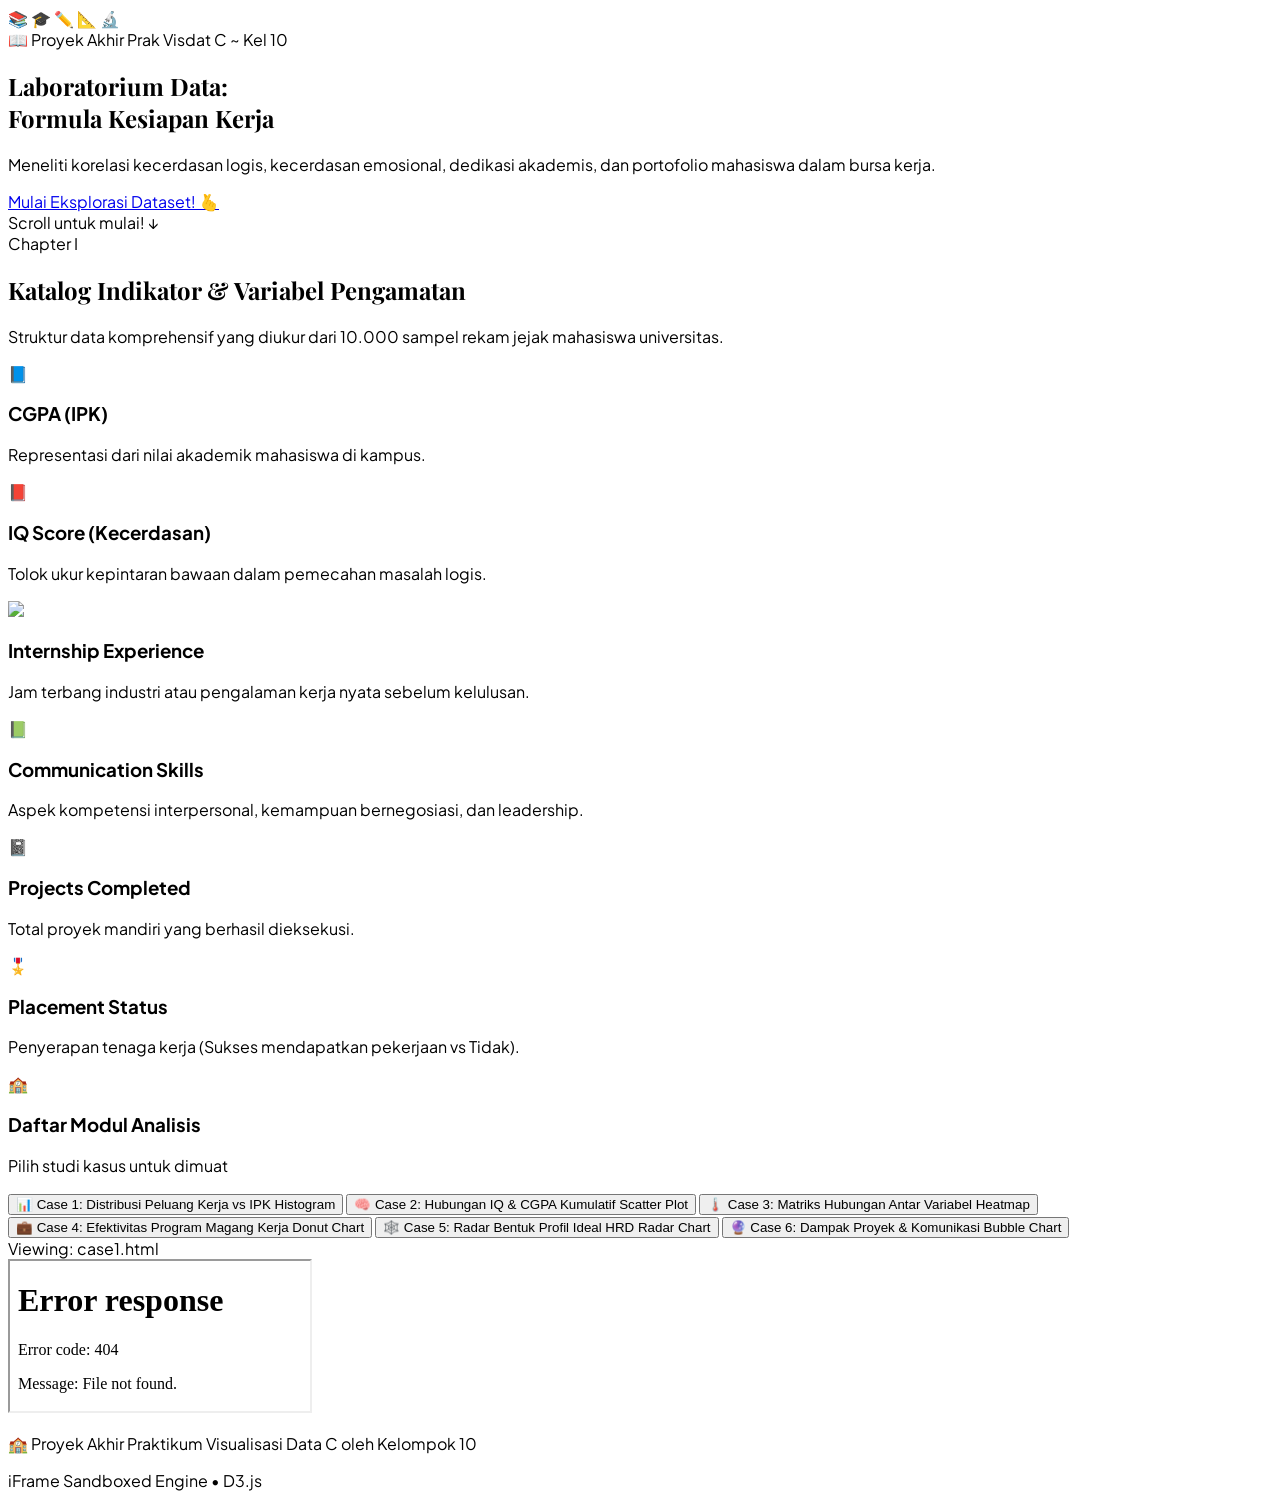
==== commit 788093c6: "Update index.html with newe design" ====
--- a/index.html
+++ b/index.html
@@ -1,441 +1,253 @@
 <!DOCTYPE html>
-<html lang="id">
+<html lang="id" class="scroll-smooth">
 
 <head>
     <meta charset="UTF-8">
     <meta name="viewport" content="width=device-width, initial-scale=1.0">
-    <title>Visualisasi Data Film | Kelompok 10</title>
-    <meta name="description"
-        content="Dashboard visualisasi data 6.820 film (1986–2016) — analisis kualitas, popularitas, dan kesuksesan finansial dari Kaggle Movies Dataset.">
+    <title>EduAnalytics Dashboard: Faktor Penempatan Kerja</title>
+    <script src="https://cdn.jsdelivr.net/npm/@tailwindcss/browser@4"></script>
     <link rel="preconnect" href="https://fonts.googleapis.com">
     <link rel="preconnect" href="https://fonts.gstatic.com" crossorigin>
-    <link href="https://fonts.googleapis.com/css2?family=Inter:wght@300;400;500;600;700;800;900&display=swap"
+    <link
+        href="https://fonts.googleapis.com/css2?family=Playfair+Display:ital,wght@0,600;0,800;1,400&family=Plus+Jakarta+Sans:wght@400;500;600;700;800&display=swap"
         rel="stylesheet">
-    <link rel="stylesheet" href="css/style.css">
-    <script src="https://d3js.org/d3.v7.min.js"></script>
+    <style>
+        body {
+            font-family: 'Plus Jakarta Sans', sans-serif;
+        }
+
+        .academic-font {
+            font-family: 'Playfair Display', serif;
+        }
+    </style>
 </head>
 
-<body>
-
-    <!-- Top bar -->
-    <div class="topbar">
-        <div class="topbar-inner">
-            <div class="topbar-brand">
-                <span class="brand-dot"></span>
-                <span class="brand-text">VISDAT</span>
-                <span class="brand-sub">KLP 10</span>
-            </div>
-            <div class="topbar-meta">
-                <span>4.526 Film</span>
-                <span class="meta-divider">·</span>
-                <span>1986 – 2016</span>
-                <span class="meta-divider">·</span>
-                <span>11 Visualisasi</span>
-            </div>
-        </div>
+<body class="bg-amber-50/30 text-slate-800 antialiased tracking-tight">
+
+    <div class="fixed inset-0 pointer-events-none z-0 opacity-15 overflow-hidden">
+        <span class="absolute text-7xl top-12 left-10 animate-bounce delay-100">📚</span>
+        <span class="absolute text-6xl top-1/4 right-12 animate-pulse">🎓</span>
+        <span class="absolute text-5xl bottom-1/4 left-8">✏️</span>
+        <span class="absolute text-7xl bottom-10 right-1/4 animate-bounce delay-500">📐</span>
+        <span class="absolute text-6xl top-1/2 left-1/3">🔬</span>
     </div>
 
-    <!-- Hero Section -->
-    <section class="hero">
-        <div class="hero-bg-grid"></div>
-        <div class="hero-glow hero-glow-left"></div>
-        <div class="hero-glow hero-glow-right"></div>
-        <div class="hero-inner">
-            <div class="hero-badge">
-                <span class="badge-pulse"></span>
-                Tugas Akhir · Mata Kuliah Visualisasi Data
-            </div>
-            <h1 class="hero-title">
-                Visualisasi<br>
-                <em>Data Film</em>
-            </h1>
-            <p class="hero-subtitle">
-                Antara Kualitas, Popularitas, &amp; Kesuksesan Finansial
-            </p>
-            <div class="hero-stats">
-                <div class="hstat">
-                    <span class="hstat-num">4.526</span>
-                    <span class="hstat-label">Film</span>
-                </div>
-                <div class="hstat-sep"></div>
-                <div class="hstat">
-                    <span class="hstat-num">30</span>
-                    <span class="hstat-label">Tahun</span>
-                </div>
-                <div class="hstat-sep"></div>
-                <div class="hstat">
-                    <span class="hstat-num">11</span>
-                    <span class="hstat-label">Case</span>
-                </div>
-                <div class="hstat-sep"></div>
-                <div class="hstat">
-                    <span class="hstat-num">15+</span>
-                    <span class="hstat-label">Genre</span>
-                </div>
-            </div>
-        </div>
-    </section>
-
-    <!-- Cases Section -->
-    <main class="cases-section">
-        <div class="cases-inner">
-
-            <div class="section-header">
-                <div class="section-label">EKSPLORASI DATA</div>
-                <h2 class="section-title">Pilih Visualisasi</h2>
-                <p class="section-desc">Klik kartu di bawah untuk membuka analisis interaktif</p>
-            </div>
-
-            <div class="cases-grid" id="cases-grid">
-
-                <!-- Case 1 -->
-                <a href="cases/case1.html" class="case-card" id="card-case1" data-case="01">
-                    <div class="card-accent"></div>
-                    <div class="card-inner">
-                        <div class="card-top">
-                            <span class="card-num">01</span>
-                            <span class="card-tag tag-area">Area Chart</span>
-                        </div>
-                        <div class="card-icon">
-                            <svg viewBox="0 0 24 24" fill="none" stroke="currentColor" stroke-width="1.8">
-                                <path d="M3 17l4-6 4 3 4-8 4 5" />
-                                <path d="M3 17h18" stroke-width="1" />
-                            </svg>
-                        </div>
-                        <h3 class="card-title">Tren Genre</h3>
-                        <p class="card-desc">Jumlah film per genre dari 1986 hingga 2016</p>
-                        <div class="card-cta">
-                            Lihat Visualisasi
-                            <svg viewBox="0 0 20 20" fill="currentColor" width="14" height="14">
-                                <path fill-rule="evenodd"
-                                    d="M10.293 5.293a1 1 0 011.414 0l4 4a1 1 0 010 1.414l-4 4a1 1 0 01-1.414-1.414L12.586 11H5a1 1 0 010-2h7.586l-2.293-2.293a1 1 0 010-1.414z" />
-                            </svg>
-                        </div>
-                    </div>
-                </a>
-
-                <!-- Case 2 -->
-                <a href="cases/case2.html" class="case-card" id="card-case2" data-case="02">
-                    <div class="card-accent"></div>
-                    <div class="card-inner">
-                        <div class="card-top">
-                            <span class="card-num">02</span>
-                            <span class="card-tag tag-table">Table</span>
-                        </div>
-                        <div class="card-icon">
-                            <svg viewBox="0 0 24 24" fill="none" stroke="currentColor" stroke-width="1.8">
-                                <rect x="3" y="3" width="18" height="18" rx="2" />
-                                <line x1="3" y1="9" x2="21" y2="9" />
-                                <line x1="3" y1="15" x2="21" y2="15" />
-                                <line x1="9" y1="3" x2="9" y2="21" />
-                            </svg>
-                        </div>
-                        <h3 class="card-title">Filter Tahun</h3>
-                        <p class="card-desc">Filter film interaktif berdasarkan rentang tahun</p>
-                        <div class="card-cta">
-                            Lihat Visualisasi
-                            <svg viewBox="0 0 20 20" fill="currentColor" width="14" height="14">
-                                <path fill-rule="evenodd"
-                                    d="M10.293 5.293a1 1 0 011.414 0l4 4a1 1 0 010 1.414l-4 4a1 1 0 01-1.414-1.414L12.586 11H5a1 1 0 010-2h7.586l-2.293-2.293a1 1 0 010-1.414z" />
-                            </svg>
-                        </div>
-                    </div>
-                </a>
-
-                <!-- Case 3 -->
-                <a href="cases/case3.html" class="case-card" id="card-case3" data-case="03">
-                    <div class="card-accent"></div>
-                    <div class="card-inner">
-                        <div class="card-top">
-                            <span class="card-num">03</span>
-                            <span class="card-tag tag-scatter">Scatter</span>
-                        </div>
-                        <div class="card-icon">
-                            <svg viewBox="0 0 24 24" fill="none" stroke="currentColor" stroke-width="1.8">
-                                <circle cx="6" cy="16" r="1.5" />
-                                <circle cx="10" cy="10" r="1.5" />
-                                <circle cx="15" cy="14" r="1.5" />
-                                <circle cx="19" cy="6" r="1.5" />
-                                <circle cx="12" cy="18" r="1.5" />
-                                <line x1="3" y1="21" x2="21" y2="21" />
-                                <line x1="3" y1="3" x2="3" y2="21" />
-                            </svg>
-                        </div>
-                        <h3 class="card-title">Budget vs Gross</h3>
-                        <p class="card-desc">Korelasi anggaran produksi terhadap pendapatan</p>
-                        <div class="card-cta">
-                            Lihat Visualisasi
-                            <svg viewBox="0 0 20 20" fill="currentColor" width="14" height="14">
-                                <path fill-rule="evenodd"
-                                    d="M10.293 5.293a1 1 0 011.414 0l4 4a1 1 0 010 1.414l-4 4a1 1 0 01-1.414-1.414L12.586 11H5a1 1 0 010-2h7.586l-2.293-2.293a1 1 0 010-1.414z" />
-                            </svg>
-                        </div>
-                    </div>
-                </a>
-
-                <!-- Case 4 -->
-                <a href="cases/case4.html" class="case-card" id="card-case4" data-case="04">
-                    <div class="card-accent"></div>
-                    <div class="card-inner">
-                        <div class="card-top">
-                            <span class="card-num">04</span>
-                            <span class="card-tag tag-scatter">Scatter</span>
-                        </div>
-                        <div class="card-icon">
-                            <svg viewBox="0 0 24 24" fill="none" stroke="currentColor" stroke-width="1.8">
-                                <path d="M12 2a5 5 0 100 10A5 5 0 0012 2z" />
-                                <path d="M3 20c0-4 4-7 9-7s9 3 9 7" />
-                                <line x1="16" y1="8" x2="22" y2="8" />
-                                <line x1="19" y1="5" x2="19" y2="11" />
-                            </svg>
-                        </div>
-                        <h3 class="card-title">Score vs Gross</h3>
-                        <p class="card-desc">Korelasi skor IMDb terhadap pendapatan film</p>
-                        <div class="card-cta">
-                            Lihat Visualisasi
-                            <svg viewBox="0 0 20 20" fill="currentColor" width="14" height="14">
-                                <path fill-rule="evenodd"
-                                    d="M10.293 5.293a1 1 0 011.414 0l4 4a1 1 0 010 1.414l-4 4a1 1 0 01-1.414-1.414L12.586 11H5a1 1 0 010-2h7.586l-2.293-2.293a1 1 0 010-1.414z" />
-                            </svg>
-                        </div>
-                    </div>
-                </a>
-
-                <!-- Case 5 -->
-                <a href="cases/case5.html" class="case-card card-featured" id="card-case5" data-case="05">
-                    <div class="card-accent"></div>
-                    <div class="card-inner">
-                        <div class="card-top">
-                            <span class="card-num">05</span>
-                            <span class="card-tag tag-featured">★ Highlight</span>
-                        </div>
-                        <div class="card-icon">
-                            <svg viewBox="0 0 24 24" fill="none" stroke="currentColor" stroke-width="1.8">
-                                <polygon
-                                    points="12 2 15.09 8.26 22 9.27 17 14.14 18.18 21.02 12 17.77 5.82 21.02 7 14.14 2 9.27 8.91 8.26 12 2" />
-                            </svg>
-                        </div>
-                        <h3 class="card-title">Hidden Gems</h3>
-                        <p class="card-desc">Anomali scatter — film berkualitas tinggi dengan budget rendah</p>
-                        <div class="card-cta">
-                            Lihat Visualisasi
-                            <svg viewBox="0 0 20 20" fill="currentColor" width="14" height="14">
-                                <path fill-rule="evenodd"
-                                    d="M10.293 5.293a1 1 0 011.414 0l4 4a1 1 0 010 1.414l-4 4a1 1 0 01-1.414-1.414L12.586 11H5a1 1 0 010-2h7.586l-2.293-2.293a1 1 0 010-1.414z" />
-                            </svg>
-                        </div>
-                    </div>
-                </a>
-
-                <!-- Case 6 -->
-                <a href="cases/case6.html" class="case-card" id="card-case6" data-case="06">
-                    <div class="card-accent"></div>
-                    <div class="card-inner">
-                        <div class="card-top">
-                            <span class="card-num">06</span>
-                            <span class="card-tag tag-bar">Bar Chart</span>
-                        </div>
-                        <div class="card-icon">
-                            <svg viewBox="0 0 24 24" fill="none" stroke="currentColor" stroke-width="1.8">
-                                <rect x="3" y="10" width="4" height="11" />
-                                <rect x="9" y="6" width="4" height="15" />
-                                <rect x="15" y="2" width="4" height="19" />
-                                <line x1="3" y1="21" x2="21" y2="21" />
-                            </svg>
-                        </div>
-                        <h3 class="card-title">Skor IMDb per Genre</h3>
-                        <p class="card-desc">Rata-rata skor IMDb untuk setiap kategori genre</p>
-                        <div class="card-cta">
-                            Lihat Visualisasi
-                            <svg viewBox="0 0 20 20" fill="currentColor" width="14" height="14">
-                                <path fill-rule="evenodd"
-                                    d="M10.293 5.293a1 1 0 011.414 0l4 4a1 1 0 010 1.414l-4 4a1 1 0 01-1.414-1.414L12.586 11H5a1 1 0 010-2h7.586l-2.293-2.293a1 1 0 010-1.414z" />
-                            </svg>
-                        </div>
-                    </div>
-                </a>
-
-                <!-- Case 7 -->
-                <a href="cases/case7.html" class="case-card" id="card-case7" data-case="07">
-                    <div class="card-accent"></div>
-                    <div class="card-inner">
-                        <div class="card-top">
-                            <span class="card-num">07</span>
-                            <span class="card-tag tag-bar">Scatter Plot and Radar</span>
-                        </div>
-                        <div class="card-icon">
-                            <svg viewBox="0 0 24 24" fill="none" stroke="currentColor" stroke-width="1.8">
-                                <path d="M22 12h-4l-3 9L9 3l-3 9H2" />
-                            </svg>
-                        </div>
-                        <h3 class="card-title">Reliabilitas Rating</h3>
-                        <p class="card-desc">Reliabilitas rating berdasarkan jumlah votes</p>
-                        <div class="card-cta">
-                            Lihat Visualisasi
-                            <svg viewBox="0 0 20 20" fill="currentColor" width="14" height="14">
-                                <path fill-rule="evenodd"
-                                    d="M10.293 5.293a1 1 0 011.414 0l4 4a1 1 0 010 1.414l-4 4a1 1 0 01-1.414-1.414L12.586 11H5a1 1 0 010-2h7.586l-2.293-2.293a1 1 0 010-1.414z" />
-                            </svg>
-                        </div>
-                    </div>
-                </a>
-                <!-- Case 7 -->
-                <a href="cases/case8.html" class="case-card" id="card-case7" data-case="07">
-                    <div class="card-accent"></div>
-                    <div class="card-inner">
-                        <div class="card-top">
-                            <span class="card-num">08</span>
-                            <span class="card-tag tag-bar">Bar Chart</span>
-                        </div>
-                        <div class="card-icon">
-                            <svg viewBox="0 0 24 24" fill="none" stroke="currentColor" stroke-width="1.8">
-                                <path d="M22 12h-4l-3 9L9 3l-3 9H2" />
-                            </svg>
-                        </div>
-                        <h3 class="card-title">Rating dan Kesuksesan Aktor</h3>
-                        <p class="card-desc">Bagaimana kesuksesan Aktor selama karirnya</p>
-                        <div class="card-cta">
-                            Lihat Visualisasi
-                            <svg viewBox="0 0 20 20" fill="currentColor" width="14" height="14">
-                                <path fill-rule="evenodd"
-                                    d="M10.293 5.293a1 1 0 011.414 0l4 4a1 1 0 010 1.414l-4 4a1 1 0 01-1.414-1.414L12.586 11H5a1 1 0 010-2h7.586l-2.293-2.293a1 1 0 010-1.414z" />
-                            </svg>
-                        </div>
-                    </div>
-                </a>
-
-                <!-- Case 9 -->
-                <a href="cases/case9.html" class="case-card" id="card-case9" data-case="09">
-                    <div class="card-accent"></div>
-                    <div class="card-inner">
-                        <div class="card-top">
-                            <span class="card-num">09</span>
-                            <span class="card-tag tag-bar">Horizontal Bar</span>
-                        </div>
-                        <div class="card-icon">
-                            <svg viewBox="0 0 24 24" fill="none" stroke="currentColor" stroke-width="1.8">
-                                <line x1="3" y1="6" x2="17" y2="6" />
-                                <line x1="3" y1="10" x2="21" y2="10" />
-                                <line x1="3" y1="14" x2="13" y2="14" />
-                                <line x1="3" y1="18" x2="19" y2="18" />
-                                <line x1="3" y1="4" x2="3" y2="20" />
-                            </svg>
-                        </div>
-                        <h3 class="card-title">ROI per Genre</h3>
-                        <p class="card-desc">Median return on investment untuk setiap genre</p>
-                        <div class="card-cta">
-                            Lihat Visualisasi
-                            <svg viewBox="0 0 20 20" fill="currentColor" width="14" height="14">
-                                <path fill-rule="evenodd"
-                                    d="M10.293 5.293a1 1 0 011.414 0l4 4a1 1 0 010 1.414l-4 4a1 1 0 01-1.414-1.414L12.586 11H5a1 1 0 010-2h7.586l-2.293-2.293a1 1 0 010-1.414z" />
-                            </svg>
-                        </div>
-                    </div>
-                </a>
-
-                <!-- Case 10 -->
-                <a href="cases/case10.html" class="case-card" id="card-case10" data-case="10">
-                    <div class="card-accent"></div>
-                    <div class="card-inner">
-                        <div class="card-top">
-                            <span class="card-num">10</span>
-                            <span class="card-tag tag-area">Area Chart</span>
-                        </div>
-                        <div class="card-icon">
-                            <svg viewBox="0 0 24 24" fill="none" stroke="currentColor" stroke-width="1.8">
-                                <path d="M3 20 Q6 8 10 12 Q14 16 18 4 L21 4 L21 20 Z" fill="currentColor"
-                                    opacity="0.15" />
-                                <path d="M3 20 Q6 8 10 12 Q14 16 18 4" />
-                                <line x1="3" y1="20" x2="21" y2="20" />
-                            </svg>
-                        </div>
-                        <h3 class="card-title">Era Keemasan Genre</h3>
-                        <p class="card-desc">Tahun puncak popularitas tiap genre (hover area)</p>
-                        <div class="card-cta">
-                            Lihat Visualisasi
-                            <svg viewBox="0 0 20 20" fill="currentColor" width="14" height="14">
-                                <path fill-rule="evenodd"
-                                    d="M10.293 5.293a1 1 0 011.414 0l4 4a1 1 0 010 1.414l-4 4a1 1 0 01-1.414-1.414L12.586 11H5a1 1 0 010-2h7.586l-2.293-2.293a1 1 0 010-1.414z" />
-                            </svg>
-                        </div>
-                    </div>
-                </a>
-
-                <!-- Case 11 -->
-                <a href="cases/case11.html" class="case-card card-featured" id="card-case11" data-case="11">
-                    <div class="card-accent"></div>
-                    <div class="card-inner">
-                        <div class="card-top">
-                            <span class="card-num">11</span>
-                            <span class="card-tag tag-featured">★ Highlight</span>
-                        </div>
-                        <div class="card-icon">
-                            <svg viewBox="0 0 24 24" fill="none" stroke="currentColor" stroke-width="1.8">
-                                <circle cx="7" cy="14" r="3" />
-                                <circle cx="14" cy="9" r="5" />
-                                <circle cx="20" cy="16" r="2" />
-                            </svg>
-                        </div>
-                        <h3 class="card-title">Popcorn vs Bermutu</h3>
-                        <p class="card-desc">Bubble scatter — komersial vs sinema berkualitas</p>
-                        <div class="card-cta">
-                            Lihat Visualisasi
-                            <svg viewBox="0 0 20 20" fill="currentColor" width="14" height="14">
-                                <path fill-rule="evenodd"
-                                    d="M10.293 5.293a1 1 0 011.414 0l4 4a1 1 0 010 1.414l-4 4a1 1 0 01-1.414-1.414L12.586 11H5a1 1 0 010-2h7.586l-2.293-2.293a1 1 0 010-1.414z" />
-                            </svg>
-                        </div>
-                    </div>
-                </a>
-
-            </div>
-        </div>
-    </main>
-
-    <!-- Footer -->
-    <footer class="site-footer">
-        <div class="footer-inner">
-            <div class="footer-left">
-                <div class="footer-brand">
-                    <span class="brand-dot"></span>
-                    <span>VISDAT KLP 10</span>
-                </div>
-                <p class="footer-copy">© 2025 · Tugas Akhir Visualisasi Data</p>
-            </div>
-            <div class="footer-right">
-                <p class="footer-source">Sumber Dataset</p>
-                <a href="https://www.kaggle.com/datasets/danielgrijalvas/movies" target="_blank" rel="noopener"
-                    class="footer-link">
-                    Kaggle Movies Dataset
-                    <svg viewBox="0 0 16 16" fill="currentColor" width="12" height="12">
-                        <path
-                            d="M8.636 3.5a.5.5 0 0 0-.5-.5H1.5A1.5 1.5 0 0 0 0 4.5v10A1.5 1.5 0 0 0 1.5 16h10a1.5 1.5 0 0 0 1.5-1.5V7.864a.5.5 0 0 0-1 0V14.5a.5.5 0 0 1-.5.5h-10a.5.5 0 0 1-.5-.5v-10a.5.5 0 0 1 .5-.5h6.636a.5.5 0 0 0 .5-.5z" />
-                        <path
-                            d="M16 .5a.5.5 0 0 0-.5-.5h-5a.5.5 0 0 0 0 1h3.793L6.146 9.146a.5.5 0 1 0 .708.708L15 1.707V5.5a.5.5 0 0 0 1 0v-5z" />
-                    </svg>
-                </a>
-            </div>
-        </div>
-    </footer>
-
-    <script src="js/main.js"></script>
+    <div class="relative z-10">
+
+        <section
+            class="min-h-screen flex flex-col justify-center items-center bg-gradient-to-br from-emerald-800 via-teal-700 to-slate-900 text-white px-6 relative border-b-8 border-amber-400">
+            <div
+                class="absolute inset-0 opacity-10 bg-[linear-gradient(to_right,#fff_1px,transparent_1px),linear-gradient(to_bottom,#fff_1px,transparent_1px)] bg-[size:4rem_4rem]">
+            </div>
+
+            <div class="text-center max-w-4xl space-y-6 relative animate-fade-in">
+                <div
+                    class="inline-flex items-center gap-2 bg-amber-400/20 backdrop-blur-md text-amber-200 text-xs font-bold px-4 py-2 rounded-full uppercase tracking-widest border border-amber-400/30">
+                    📖 Proyek Akhir Prak Visdat C ~ Kel 10
+                </div>
+                <h1 class="text-5xl md:text-7xl font-extrabold tracking-tight leading-none academic-font">
+                    Laboratorium Data: <br>
+                    <span class="text-transparent bg-clip-text bg-gradient-to-r from-amber-300 to-yellow-100">Formula
+                        Kesiapan Kerja</span>
+                </h1>
+                <p
+                    class="text-base md:text-xl text-teal-100/90 text-center max-w-2xl mx-auto font-light leading-relaxed">
+                    Meneliti korelasi kecerdasan logis, kecerdasan emosional, dedikasi akademis, dan portofolio  mahasiswa dalam bursa
+                    kerja.
+                </p>
+                <div class="pt-4">
+                    <a href="#dashboard-section"
+                        class="bg-amber-400 hover:bg-amber-500 text-slate-900 font-bold px-8 py-3.5 rounded-xl shadow-lg hover:shadow-amber-400/20 transition-all duration-300 inline-flex items-center gap-2 text-sm">
+                        <span>Mulai Eksplorasi Dataset!</span> 🫰
+                    </a>
+                </div>
+            </div>
+
+            <div class="absolute bottom-6 flex flex-col items-center text-teal-200/60 text-xs tracking-widest">
+                <span class="mb-1">Scroll untuk mulai!</span>
+                <span class="animate-bounce text-lg">↓</span>
+            </div>
+        </section>
+
+        <section
+            class="min-h-screen flex flex-col justify-center bg-white px-6 py-20 border-b border-slate-200 relative">
+            <div class="max-w-6xl mx-auto w-full space-y-16">
+
+                <div class="text-center space-y-2">
+                    <span class="text-xs font-bold text-emerald-700 tracking-widest uppercase">Chapter I</span>
+                    <h2 class="text-3xl md:text-4xl font-bold text-slate-900 tracking-tight academic-font">Katalog
+                        Indikator & Variabel Pengamatan</h2>
+                    <p class="text-slate-500 max-w-xl mx-auto text-sm">Struktur data komprehensif yang diukur dari
+                        10.000 sampel rekam jejak mahasiswa universitas.</p>
+                </div>
+
+                <div class="grid grid-cols-1 md:grid-cols-2 lg:grid-cols-3 gap-6">
+
+                    <div
+                        class="bg-amber-50/40 p-6 rounded-2xl border-l-8 border-emerald-600 shadow-xs hover:shadow-md transition-all flex gap-4">
+                        <div class="text-3xl">📘</div>
+                        <div>
+                            <h3 class="font-bold text-slate-900 text-sm md:text-base">CGPA (IPK)</h3>
+                            <p class="text-xs text-slate-600 mt-1">Representasi dari nilai akademik mahasiswa di kampus.</p>
+                        </div>
+                    </div>
+
+                    <div
+                        class="bg-amber-50/40 p-6 rounded-2xl border-l-8 border-purple-600 shadow-xs hover:shadow-md transition-all flex gap-4">
+                        <div class="text-3xl">📕</div>
+                        <div>
+                            <h3 class="font-bold text-slate-900 text-sm md:text-base">IQ Score (Kecerdasan)</h3>
+                            <p class="text-xs text-slate-600 mt-1">Tolok ukur kepintaran bawaan dalam pemecahan masalah logis.</p>
+                        </div>
+                    </div>
+
+                    <div
+                        class="bg-amber-50/40 p-6 rounded-2xl border-l-8 border-amber-500 shadow-xs hover:shadow-md transition-all flex gap-4">
+                        <div class="text-1xl"><img src="https://cdn2.cdnstep.com/WnaSpsdKkYSPraXdKrh8/cover.thumb256.webp"></div>
+                        <div>
+                            <h3 class="font-bold text-slate-900 text-sm md:text-base">Internship Experience</h3>
+                            <p class="text-xs text-slate-600 mt-1">Jam terbang industri atau pengalaman kerja
+                                nyata sebelum kelulusan.</p>
+                        </div>
+                    </div>
+
+                    <div
+                        class="bg-amber-50/40 p-6 rounded-2xl border-l-8 border-blue-600 shadow-xs hover:shadow-md transition-all flex gap-4">
+                        <div class="text-3xl">📗</div>
+                        <div>
+                            <h3 class="font-bold text-slate-900 text-sm md:text-base">Communication Skills</h3>
+                            <p class="text-xs text-slate-600 mt-1">Aspek kompetensi interpersonal, kemampuan
+                                bernegosiasi, dan leadership.</p>
+                        </div>
+                    </div>
+
+                    <div
+                        class="bg-amber-50/40 p-6 rounded-2xl border-l-8 border-cyan-600 shadow-xs hover:shadow-md transition-all flex gap-4">
+                        <div class="text-3xl">📓</div>
+                        <div>
+                            <h3 class="font-bold text-slate-900 text-sm md:text-base">Projects Completed</h3>
+                            <p class="text-xs text-slate-600 mt-1">Total  proyek mandiri yang berhasil dieksekusi.</p>
+                        </div>
+                    </div>
+
+                    <div
+                        class="bg-amber-50/40 p-6 rounded-2xl border-l-8 border-rose-600 shadow-xs hover:shadow-md transition-all flex gap-4">
+                        <div class="text-3xl">🎖️</div>
+                        <div>
+                            <h3 class="font-bold text-slate-900 text-sm md:text-base">Placement Status</h3>
+                            <p class="text-xs text-slate-600 mt-1">Penyerapan tenaga kerja (Sukses
+                                mendapatkan pekerjaan vs Tidak).</p>
+                        </div>
+                    </div>
+
+                </div>
+            </div>
+        </section>
+
+        <section id="dashboard-section" class="min-h-screen bg-slate-100 px-4 py-16 flex flex-col justify-center">
+            <div class="max-w-7xl mx-auto w-full grid grid-cols-1 lg:grid-cols-12 gap-8 items-start">
+
+                <div class="lg:col-span-4 bg-white p-6 rounded-3xl shadow-xs border border-slate-200/60 space-y-6">
+                    <div class="flex items-center gap-3 pb-4 border-b border-slate-100">
+                        <span class="text-2xl">🏫</span>
+                        <div>
+                            <h3 class="font-bold text-slate-900 text-sm md:text-base">Daftar Modul Analisis</h3>
+                            <p class="text-xs text-slate-400">Pilih studi kasus untuk dimuat</p>
+                        </div>
+                    </div>
+
+                    <div class="space-y-2.5" id="tab-container">
+                        <button onclick="switchCase('case1.html', this)"
+                            class="w-full text-left p-3.5 rounded-xl transition-all font-medium text-xs md:text-sm flex items-center justify-between bg-emerald-600 text-white shadow-xs tab-btn">
+                            <span>📊 Case 1: Distribusi Peluang Kerja vs IPK</span>
+                            <span
+                                class="text-[10px] bg-emerald-700 text-emerald-100 px-2 py-0.5 rounded font-mono">Histogram</span>
+                        </button>
+                        <button onclick="switchCase('case2.html', this)"
+                            class="w-full text-left p-3.5 rounded-xl transition-all font-medium text-xs md:text-sm flex items-center justify-between bg-slate-50 text-slate-700 hover:bg-slate-100 tab-btn">
+                            <span>🧠 Case 2: Hubungan IQ & CGPA Kumulatif</span>
+                            <span class="text-[10px] bg-slate-200 text-slate-600 px-2 py-0.5 rounded font-mono">Scatter
+                                Plot</span>
+                        </button>
+                        <button onclick="switchCase('case3.html', this)"
+                            class="w-full text-left p-3.5 rounded-xl transition-all font-medium text-xs md:text-sm flex items-center justify-between bg-slate-50 text-slate-700 hover:bg-slate-100 tab-btn">
+                            <span>🌡️ Case 3: Matriks Hubungan Antar Variabel</span>
+                            <span
+                                class="text-[10px] bg-slate-200 text-slate-600 px-2 py-0.5 rounded font-mono">Heatmap</span>
+                        </button>
+                        <button onclick="switchCase('case4.html', this)"
+                            class="w-full text-left p-3.5 rounded-xl transition-all font-medium text-xs md:text-sm flex items-center justify-between bg-slate-50 text-slate-700 hover:bg-slate-100 tab-btn">
+                            <span>💼 Case 4: Efektivitas Program Magang Kerja</span>
+                            <span class="text-[10px] bg-slate-200 text-slate-600 px-2 py-0.5 rounded font-mono">Donut
+                                Chart</span>
+                        </button>
+                        <button onclick="switchCase('case5.html', this)"
+                            class="w-full text-left p-3.5 rounded-xl transition-all font-medium text-xs md:text-sm flex items-center justify-between bg-slate-50 text-slate-700 hover:bg-slate-100 tab-btn">
+                            <span>🕸️ Case 5: Radar Bentuk Profil Ideal HRD</span>
+                            <span class="text-[10px] bg-slate-200 text-slate-600 px-2 py-0.5 rounded font-mono">Radar
+                                Chart</span>
+                        </button>
+                        <button onclick="switchCase('case6.html', this)"
+                            class="w-full text-left p-3.5 rounded-xl transition-all font-medium text-xs md:text-sm flex items-center justify-between bg-slate-50 text-slate-700 hover:bg-slate-100 tab-btn">
+                            <span>🔮 Case 6: Dampak Proyek & Komunikasi</span>
+                            <span class="text-[10px] bg-slate-200 text-slate-600 px-2 py-0.5 rounded font-mono">Bubble
+                                Chart</span>
+                        </button>
+                    </div>
+                </div>
+
+                <div
+                    class="lg:col-span-8 bg-white p-4 rounded-3xl shadow-xs border border-slate-200/60 flex flex-col h-[650px]">
+                    <div class="flex items-center justify-between px-3 pb-3 border-b border-slate-100 mb-4">
+                        <div class="flex items-center gap-2">
+                            <span class="w-3 h-3 rounded-full bg-red-400"></span>
+                            <span class="w-3 h-3 rounded-full bg-yellow-400"></span>
+                            <span class="w-3 h-3 rounded-full bg-green-400"></span>
+                        </div>
+                        <span class="text-xs text-slate-400 font-mono" id="url-indicator">Viewing: case1.html</span>
+                    </div>
+                    <iframe id="data-frame" src="case1.html"
+                        class="w-full flex-1 rounded-2xl border border-slate-100 bg-slate-50/50"
+                        allowfullscreen></iframe>
+                </div>
+
+            </div>
+        </section>
+
+        <footer class="bg-slate-900 text-slate-400 py-12 px-6 text-center border-t-4 border-amber-400">
+            <div class="max-w-2xl mx-auto space-y-2">
+                <p class="text-sm text-slate-400 font-medium">🏫 Proyek Akhir Praktikum Visualisasi Data C oleh Kelompok 10</p>
+                <p class="text-[11px] text-slate-600">iFrame Sandboxed Engine • D3.js 
+                </p>
+            </div>
+        </footer>
+
+    </div>
+
     <script>
-        // Staggered card entrance animation
-        document.addEventListener('DOMContentLoaded', () => {
-            const cards = document.querySelectorAll('.case-card');
-            const observer = new IntersectionObserver((entries) => {
-                entries.forEach((entry, i) => {
-                    if (entry.isIntersecting) {
-                        setTimeout(() => {
-                            entry.target.classList.add('card-visible');
-                        }, 60 * Array.from(cards).indexOf(entry.target));
-                        observer.unobserve(entry.target);
-                    }
-                });
-            }, { threshold: 0.1 });
-            cards.forEach(card => observer.observe(card));
-        });
+        function switchCase(htmlFile, buttonElement) {
+            // 1. Ubah sumber Iframe secara dinamis
+            document.getElementById('data-frame').src = htmlFile;
+
+            // 2. Ubah indikator teks URL di atas frame
+            document.getElementById('url-indicator').innerText = "Viewing: " + htmlFile;
+
+            // 3. Reset semua gaya tombol ke kondisi tidak aktif
+            const buttons = document.querySelectorAll('.tab-btn');
+            buttons.forEach(btn => {
+                btn.className = "w-full text-left p-3.5 rounded-xl transition-all font-medium text-xs md:text-sm flex items-center justify-between bg-slate-50 text-slate-700 hover:bg-slate-100 tab-btn";
+                // Cari elemen penanda format bagan (span anak kedua) dan kembalikan warnanya
+                const spanBadge = btn.querySelector('span:nth-child(2)');
+                if (spanBadge) spanBadge.className = "text-[10px] bg-slate-200 text-slate-600 px-2 py-0.5 rounded font-mono";
+            });
+
+            // 4. Ubah tombol yang sedang diklik menjadi aktif (Hijau Zamrud)
+            buttonElement.className = "w-full text-left p-3.5 rounded-xl transition-all font-medium text-xs md:text-sm flex items-center justify-between bg-emerald-600 text-white shadow-xs tab-btn";
+            const activeBadge = buttonElement.querySelector('span:nth-child(2)');
+            if (activeBadge) activeBadge.className = "text-[10px] bg-emerald-700 text-emerald-100 px-2 py-0.5 rounded font-mono";
+        }
     </script>
+
 </body>
 
 </html>
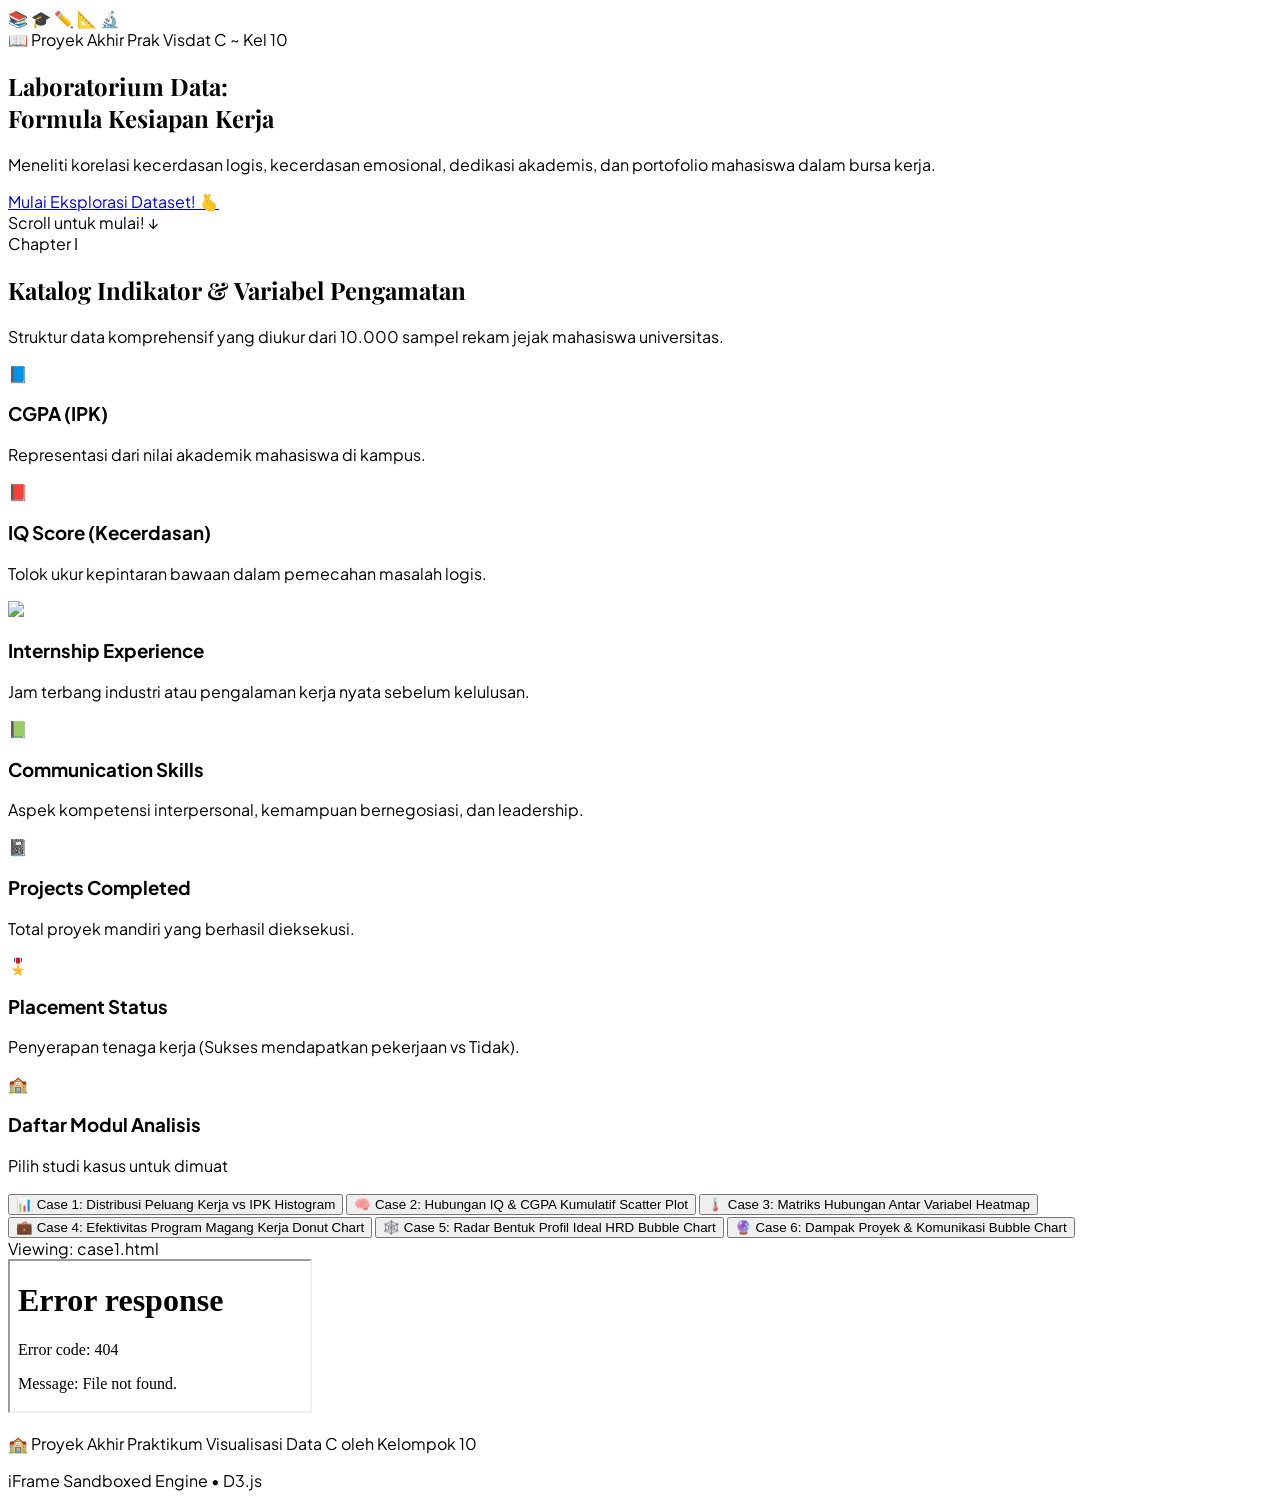
==== commit 50b0a562: "membuat visual untuk case 4 dan 5" ====
--- a/index.html
+++ b/index.html
@@ -52,7 +52,8 @@
                 </h1>
                 <p
                     class="text-base md:text-xl text-teal-100/90 text-center max-w-2xl mx-auto font-light leading-relaxed">
-                    Meneliti korelasi kecerdasan logis, kecerdasan emosional, dedikasi akademis, dan portofolio  mahasiswa dalam bursa
+                    Meneliti korelasi kecerdasan logis, kecerdasan emosional, dedikasi akademis, dan portofolio
+                    mahasiswa dalam bursa
                     kerja.
                 </p>
                 <div class="pt-4">
@@ -88,7 +89,8 @@
                         <div class="text-3xl">📘</div>
                         <div>
                             <h3 class="font-bold text-slate-900 text-sm md:text-base">CGPA (IPK)</h3>
-                            <p class="text-xs text-slate-600 mt-1">Representasi dari nilai akademik mahasiswa di kampus.</p>
+                            <p class="text-xs text-slate-600 mt-1">Representasi dari nilai akademik mahasiswa di kampus.
+                            </p>
                         </div>
                     </div>
 
@@ -97,13 +99,15 @@
                         <div class="text-3xl">📕</div>
                         <div>
                             <h3 class="font-bold text-slate-900 text-sm md:text-base">IQ Score (Kecerdasan)</h3>
-                            <p class="text-xs text-slate-600 mt-1">Tolok ukur kepintaran bawaan dalam pemecahan masalah logis.</p>
+                            <p class="text-xs text-slate-600 mt-1">Tolok ukur kepintaran bawaan dalam pemecahan masalah
+                                logis.</p>
                         </div>
                     </div>
 
                     <div
                         class="bg-amber-50/40 p-6 rounded-2xl border-l-8 border-amber-500 shadow-xs hover:shadow-md transition-all flex gap-4">
-                        <div class="text-1xl"><img src="https://cdn2.cdnstep.com/WnaSpsdKkYSPraXdKrh8/cover.thumb256.webp"></div>
+                        <div class="text-1xl"><img
+                                src="https://cdn2.cdnstep.com/WnaSpsdKkYSPraXdKrh8/cover.thumb256.webp"></div>
                         <div>
                             <h3 class="font-bold text-slate-900 text-sm md:text-base">Internship Experience</h3>
                             <p class="text-xs text-slate-600 mt-1">Jam terbang industri atau pengalaman kerja
@@ -126,7 +130,7 @@
                         <div class="text-3xl">📓</div>
                         <div>
                             <h3 class="font-bold text-slate-900 text-sm md:text-base">Projects Completed</h3>
-                            <p class="text-xs text-slate-600 mt-1">Total  proyek mandiri yang berhasil dieksekusi.</p>
+                            <p class="text-xs text-slate-600 mt-1">Total proyek mandiri yang berhasil dieksekusi.</p>
                         </div>
                     </div>
 
@@ -157,37 +161,37 @@
                     </div>
 
                     <div class="space-y-2.5" id="tab-container">
-                        <button onclick="switchCase('case1.html', this)"
+                        <button onclick="switchCase('cases/case1.html', this)"
                             class="w-full text-left p-3.5 rounded-xl transition-all font-medium text-xs md:text-sm flex items-center justify-between bg-emerald-600 text-white shadow-xs tab-btn">
                             <span>📊 Case 1: Distribusi Peluang Kerja vs IPK</span>
                             <span
                                 class="text-[10px] bg-emerald-700 text-emerald-100 px-2 py-0.5 rounded font-mono">Histogram</span>
                         </button>
-                        <button onclick="switchCase('case2.html', this)"
+                        <button onclick="switchCase('cases/case2.html', this)"
                             class="w-full text-left p-3.5 rounded-xl transition-all font-medium text-xs md:text-sm flex items-center justify-between bg-slate-50 text-slate-700 hover:bg-slate-100 tab-btn">
                             <span>🧠 Case 2: Hubungan IQ & CGPA Kumulatif</span>
                             <span class="text-[10px] bg-slate-200 text-slate-600 px-2 py-0.5 rounded font-mono">Scatter
                                 Plot</span>
                         </button>
-                        <button onclick="switchCase('case3.html', this)"
+                        <button onclick="switchCase('cases/case3.html', this)"
                             class="w-full text-left p-3.5 rounded-xl transition-all font-medium text-xs md:text-sm flex items-center justify-between bg-slate-50 text-slate-700 hover:bg-slate-100 tab-btn">
                             <span>🌡️ Case 3: Matriks Hubungan Antar Variabel</span>
                             <span
                                 class="text-[10px] bg-slate-200 text-slate-600 px-2 py-0.5 rounded font-mono">Heatmap</span>
                         </button>
-                        <button onclick="switchCase('case4.html', this)"
+                        <button onclick="switchCase('cases/case4.html', this)"
                             class="w-full text-left p-3.5 rounded-xl transition-all font-medium text-xs md:text-sm flex items-center justify-between bg-slate-50 text-slate-700 hover:bg-slate-100 tab-btn">
                             <span>💼 Case 4: Efektivitas Program Magang Kerja</span>
                             <span class="text-[10px] bg-slate-200 text-slate-600 px-2 py-0.5 rounded font-mono">Donut
                                 Chart</span>
                         </button>
-                        <button onclick="switchCase('case5.html', this)"
+                        <button onclick="switchCase('cases/case5.html', this)"
                             class="w-full text-left p-3.5 rounded-xl transition-all font-medium text-xs md:text-sm flex items-center justify-between bg-slate-50 text-slate-700 hover:bg-slate-100 tab-btn">
                             <span>🕸️ Case 5: Radar Bentuk Profil Ideal HRD</span>
-                            <span class="text-[10px] bg-slate-200 text-slate-600 px-2 py-0.5 rounded font-mono">Radar
+                            <span class="text-[10px] bg-slate-200 text-slate-600 px-2 py-0.5 rounded font-mono">Bubble
                                 Chart</span>
                         </button>
-                        <button onclick="switchCase('case6.html', this)"
+                        <button onclick="switchCase('cases/case6.html', this)"
                             class="w-full text-left p-3.5 rounded-xl transition-all font-medium text-xs md:text-sm flex items-center justify-between bg-slate-50 text-slate-700 hover:bg-slate-100 tab-btn">
                             <span>🔮 Case 6: Dampak Proyek & Komunikasi</span>
                             <span class="text-[10px] bg-slate-200 text-slate-600 px-2 py-0.5 rounded font-mono">Bubble
@@ -216,8 +220,9 @@
 
         <footer class="bg-slate-900 text-slate-400 py-12 px-6 text-center border-t-4 border-amber-400">
             <div class="max-w-2xl mx-auto space-y-2">
-                <p class="text-sm text-slate-400 font-medium">🏫 Proyek Akhir Praktikum Visualisasi Data C oleh Kelompok 10</p>
-                <p class="text-[11px] text-slate-600">iFrame Sandboxed Engine • D3.js 
+                <p class="text-sm text-slate-400 font-medium">🏫 Proyek Akhir Praktikum Visualisasi Data C oleh Kelompok
+                    10</p>
+                <p class="text-[11px] text-slate-600">iFrame Sandboxed Engine • D3.js
                 </p>
             </div>
         </footer>
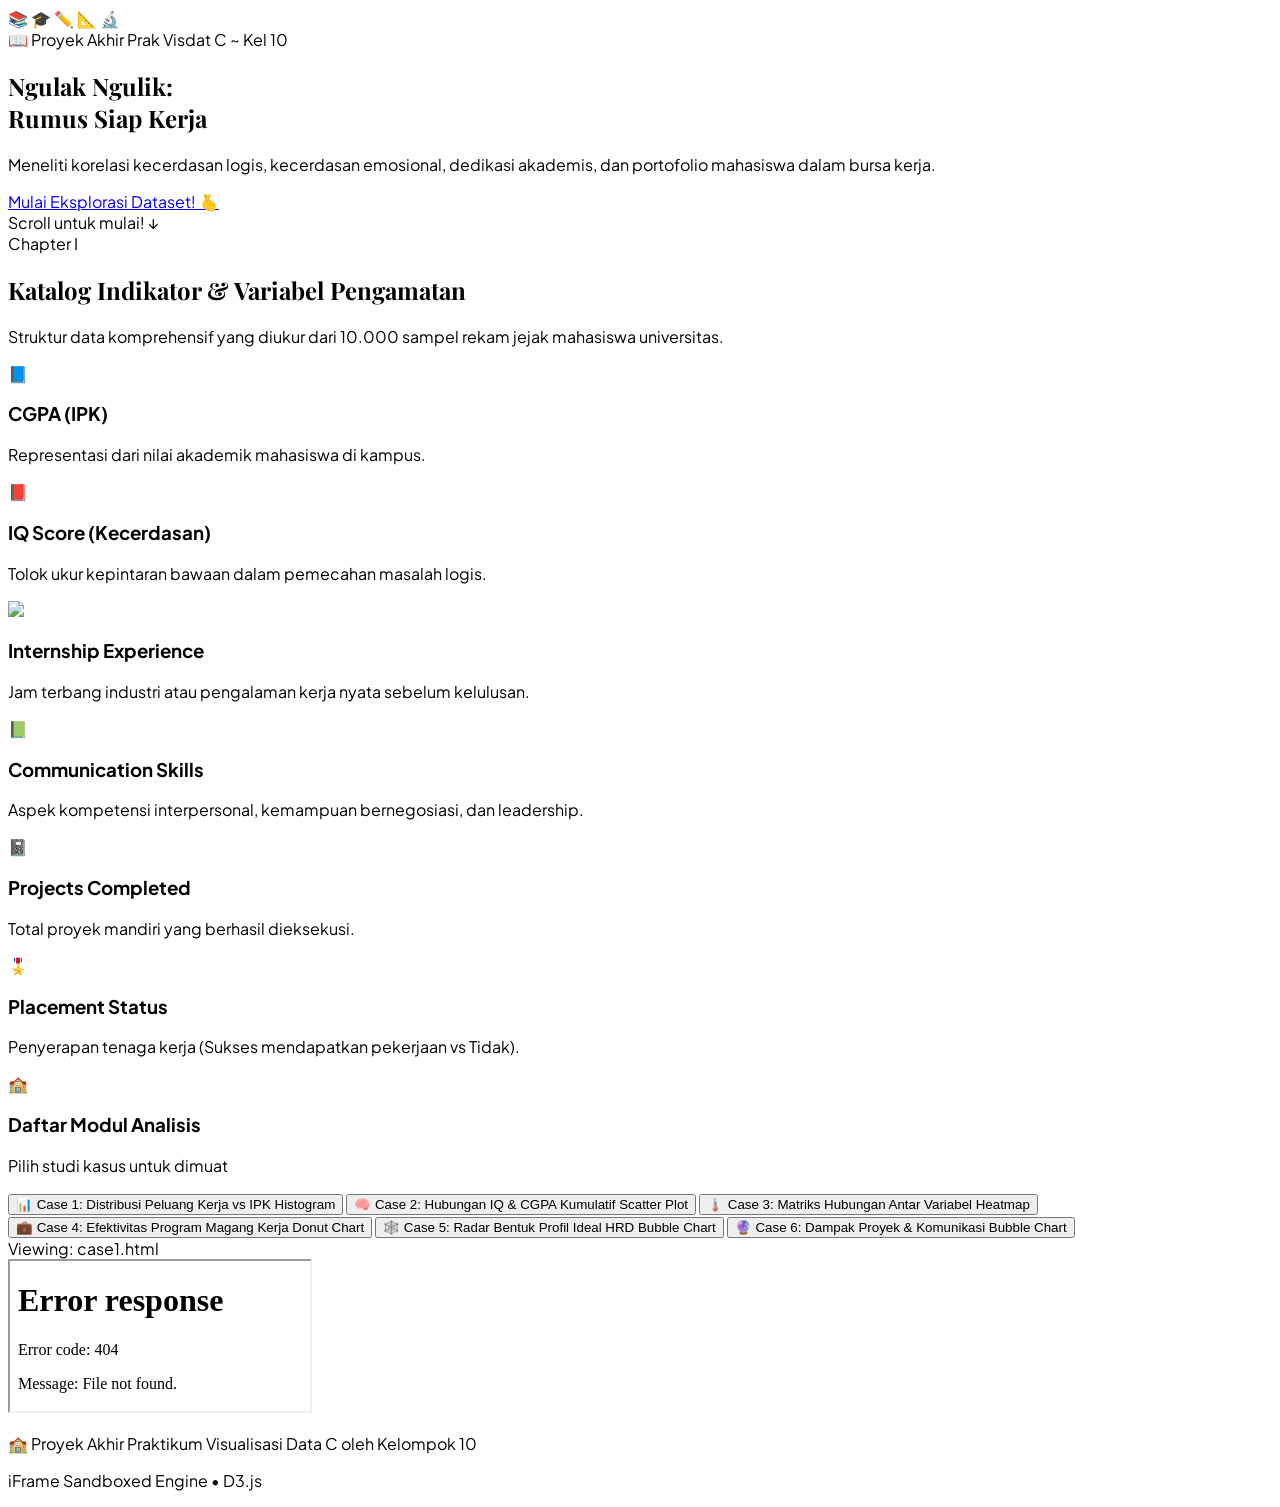
==== commit 1ca97a16: "Fix some UI" ====
--- a/index.html
+++ b/index.html
@@ -46,9 +46,9 @@
                     📖 Proyek Akhir Prak Visdat C ~ Kel 10
                 </div>
                 <h1 class="text-5xl md:text-7xl font-extrabold tracking-tight leading-none academic-font">
-                    Laboratorium Data: <br>
-                    <span class="text-transparent bg-clip-text bg-gradient-to-r from-amber-300 to-yellow-100">Formula
-                        Kesiapan Kerja</span>
+                    Ngulak Ngulik: <br>
+                    <span class="text-transparent bg-clip-text bg-gradient-to-r from-amber-300 to-yellow-100">Rumus
+                        Siap Kerja</span>
                 </h1>
                 <p
                     class="text-base md:text-xl text-teal-100/90 text-center max-w-2xl mx-auto font-light leading-relaxed">
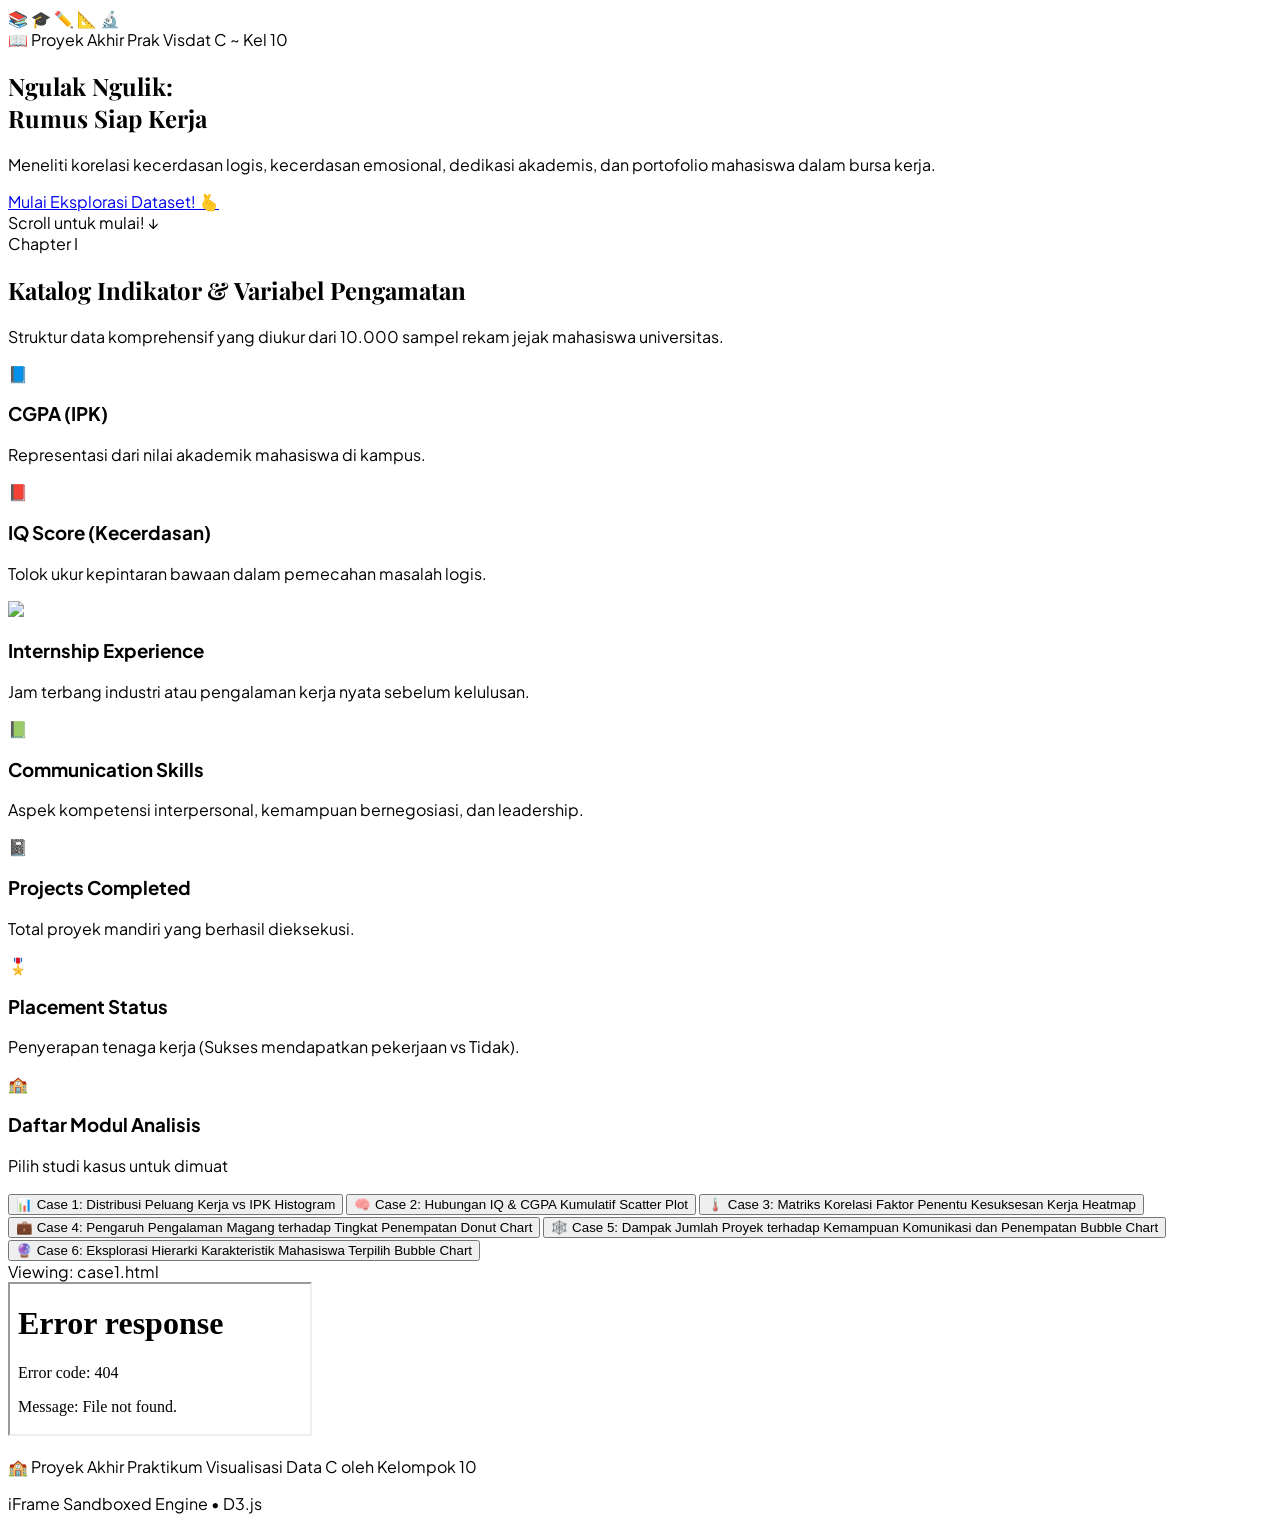
==== commit 1f3d449b: "Fix some word" ====
--- a/index.html
+++ b/index.html
@@ -175,25 +175,25 @@
                         </button>
                         <button onclick="switchCase('cases/case3.html', this)"
                             class="w-full text-left p-3.5 rounded-xl transition-all font-medium text-xs md:text-sm flex items-center justify-between bg-slate-50 text-slate-700 hover:bg-slate-100 tab-btn">
-                            <span>🌡️ Case 3: Matriks Hubungan Antar Variabel</span>
+                            <span>🌡️ Case 3: Matriks Korelasi Faktor Penentu Kesuksesan Kerja</span>
                             <span
                                 class="text-[10px] bg-slate-200 text-slate-600 px-2 py-0.5 rounded font-mono">Heatmap</span>
                         </button>
                         <button onclick="switchCase('cases/case4.html', this)"
                             class="w-full text-left p-3.5 rounded-xl transition-all font-medium text-xs md:text-sm flex items-center justify-between bg-slate-50 text-slate-700 hover:bg-slate-100 tab-btn">
-                            <span>💼 Case 4: Efektivitas Program Magang Kerja</span>
+                            <span>💼 Case 4: Pengaruh Pengalaman Magang terhadap Tingkat Penempatan</span>
                             <span class="text-[10px] bg-slate-200 text-slate-600 px-2 py-0.5 rounded font-mono">Donut
                                 Chart</span>
                         </button>
                         <button onclick="switchCase('cases/case5.html', this)"
                             class="w-full text-left p-3.5 rounded-xl transition-all font-medium text-xs md:text-sm flex items-center justify-between bg-slate-50 text-slate-700 hover:bg-slate-100 tab-btn">
-                            <span>🕸️ Case 5: Radar Bentuk Profil Ideal HRD</span>
+                            <span>🕸️ Case 5: Dampak Jumlah Proyek terhadap Kemampuan Komunikasi dan Penempatan</span>
                             <span class="text-[10px] bg-slate-200 text-slate-600 px-2 py-0.5 rounded font-mono">Bubble
                                 Chart</span>
                         </button>
                         <button onclick="switchCase('cases/case6.html', this)"
                             class="w-full text-left p-3.5 rounded-xl transition-all font-medium text-xs md:text-sm flex items-center justify-between bg-slate-50 text-slate-700 hover:bg-slate-100 tab-btn">
-                            <span>🔮 Case 6: Dampak Proyek & Komunikasi</span>
+                            <span>🔮 Case 6: Eksplorasi Hierarki Karakteristik Mahasiswa Terpilih</span>
                             <span class="text-[10px] bg-slate-200 text-slate-600 px-2 py-0.5 rounded font-mono">Bubble
                                 Chart</span>
                         </button>
